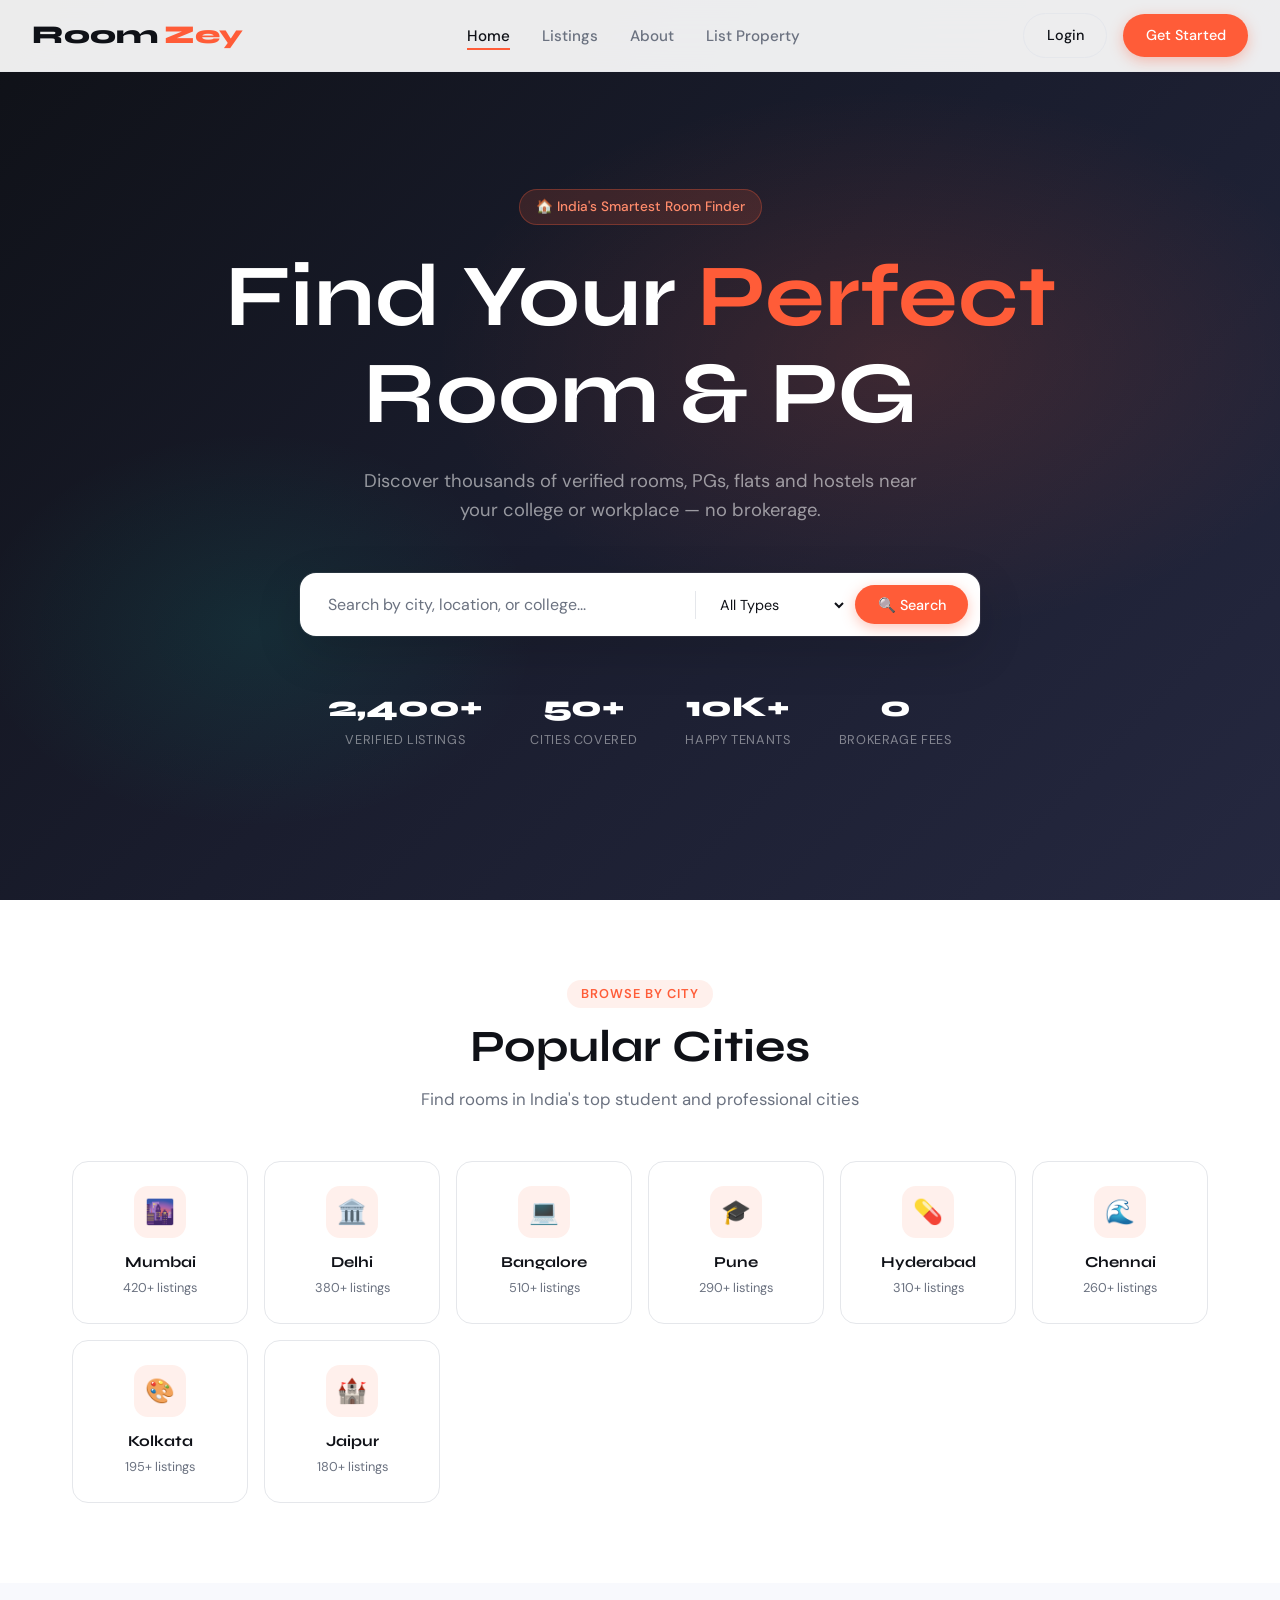
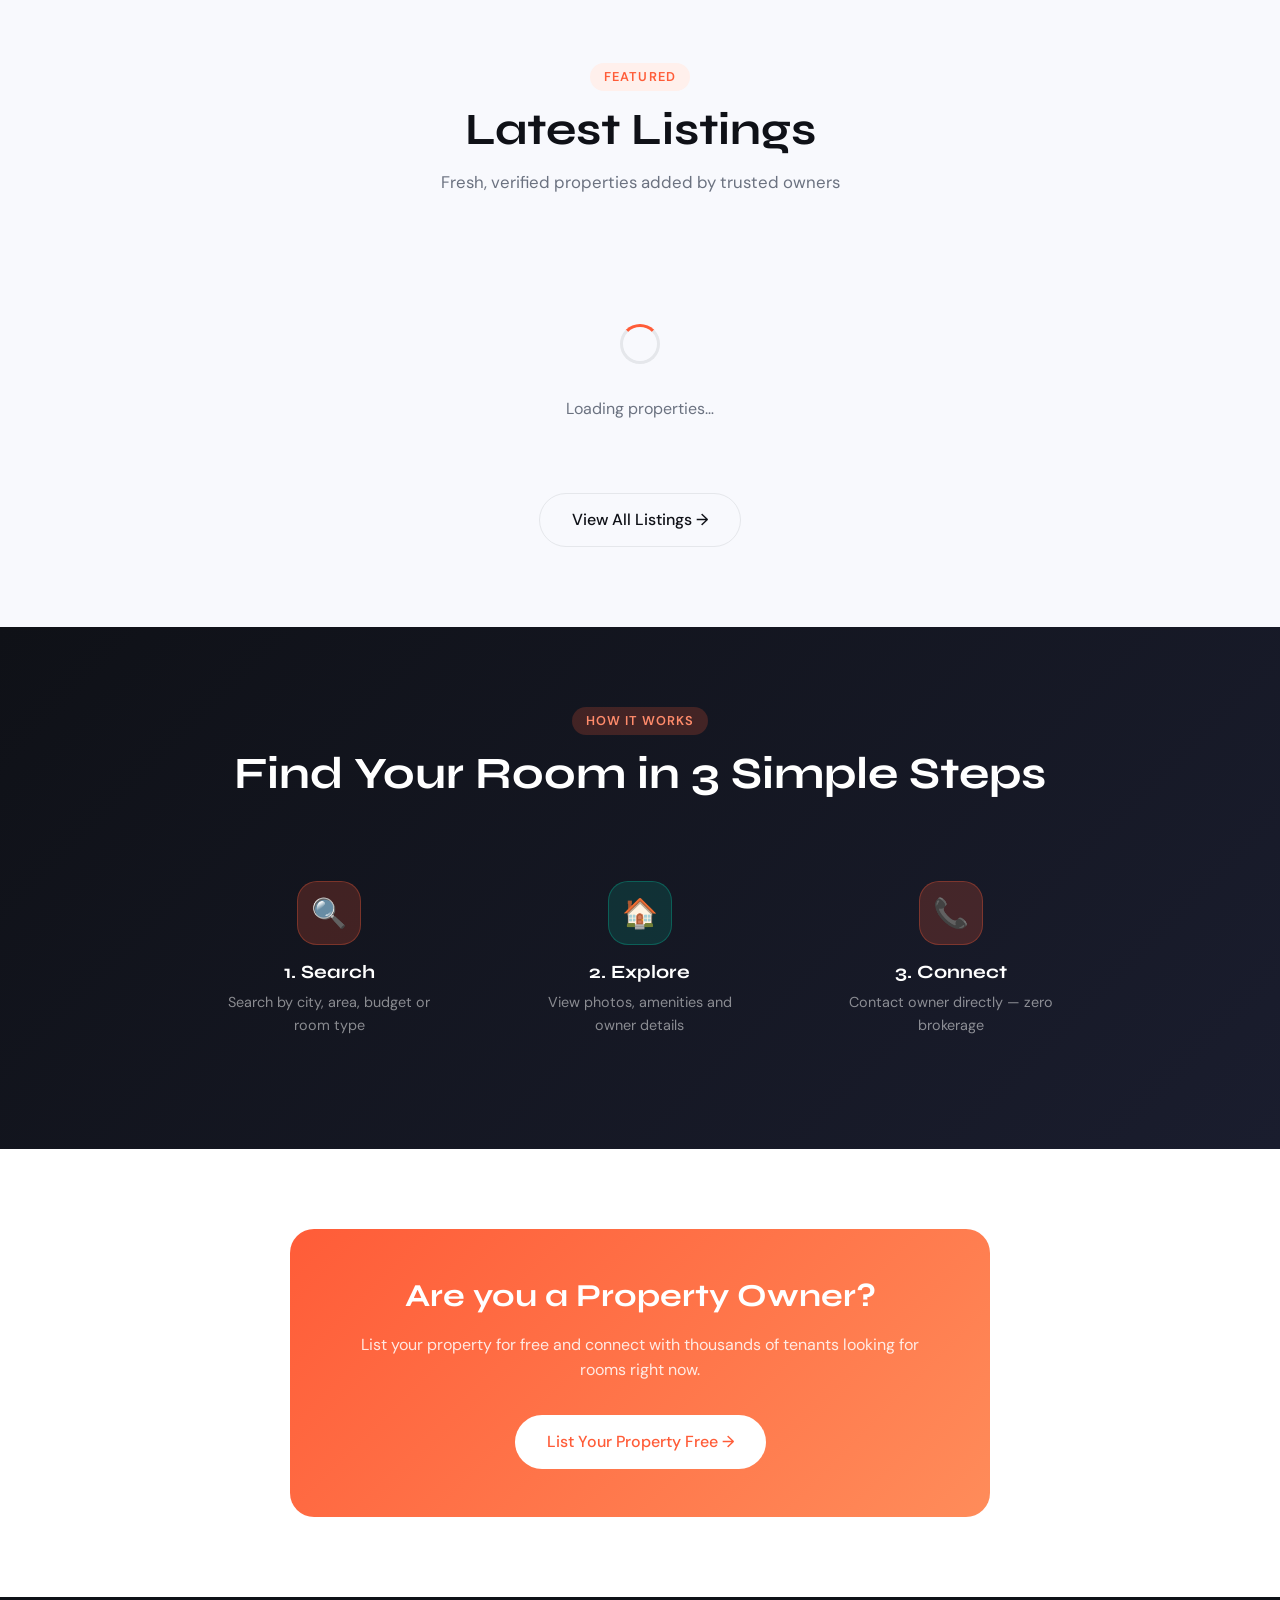
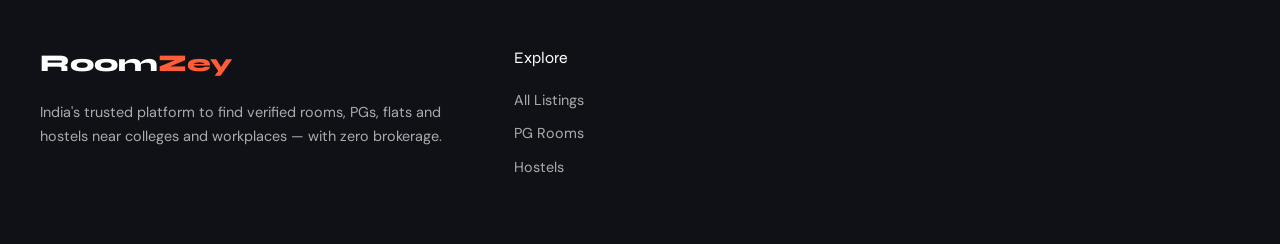
==== frontend/index.html @ 1167b193 "feat(frontend): build featured properties grid container" ====
<!DOCTYPE html>
<html lang="en">

<head>
  <meta charset="UTF-8">
  <meta name="viewport" content="width=device-width, initial-scale=1.0">
  <title>RoomZey – Find Your Perfect Room, PG & Hostel</title>
  <link rel="preconnect" href="https://fonts.googleapis.com">
  <link rel="preconnect" href="https://fonts.gstatic.com" crossorigin>
  <link
    href="https://fonts.googleapis.com/css2?family=Syne:wght@400;600;700;800&family=DM+Sans:ital,wght@0,300;0,400;0,500;1,400&display=swap"
    rel="stylesheet">
  <link rel="stylesheet" href="../static/css/main.css">
</head>

<body>

  <!-- NAVBAR -->
  <nav class="navbar">
    <a href="index.html" class="nav-brand">Room<span>Zey</span></a>
    <ul class="nav-links">
      <li><a href="index.html" class="active">Home</a></li>
      <li><a href="property-list.html">Listings</a></li>
      <li><a href="about.html">About</a></li>
      <li><a href="add-property.html">List Property</a></li>
    </ul>
    <div class="nav-actions">
      <a href="login.html" class="btn btn-outline">Login</a>
      <a href="register.html" class="btn btn-primary">Get Started</a>
    </div>
    <div class="hamburger" id="hamburger">
      <span></span><span></span><span></span>
    </div>
  </nav>

  <!-- HERO -->
  <section class="hero" id="hero">
    <div class="hero-badge">🏠 India's Smartest Room Finder</div>
    <h1 class="hero-title">Find Your <em>Perfect</em><br>Room & PG</h1>
    <p class="hero-subtitle">Discover thousands of verified rooms, PGs, flats and hostels near your college or workplace
      — no brokerage.</p>

    <div class="hero-search-box">
      <input type="text" class="search-input" id="heroSearch" placeholder="Search by city, location, or college..."
        autocomplete="off">
      <div class="search-divider"></div>
      <select class="search-select" id="heroType">
        <option value="">All Types</option>
        <option value="pg">PG</option>
        <option value="single">Single Room</option>
        <option value="double">Double Sharing</option>
        <option value="flat_1bhk">1 BHK Flat</option>
        <option value="flat_2bhk">2 BHK Flat</option>
        <option value="hostel">Hostel</option>
      </select>
      <button class="btn btn-primary" onclick="doSearch()">
        🔍 Search
      </button>
    </div>

    <div class="hero-stats">
      <div class="stat">
        <div class="stat-num" id="totalProps">2,400+</div>
        <div class="stat-label">Verified Listings</div>
      </div>
      <div class="stat">
        <div class="stat-num">50+</div>
        <div class="stat-label">Cities Covered</div>
      </div>
      <div class="stat">
        <div class="stat-num">10K+</div>
        <div class="stat-label">Happy Tenants</div>
      </div>
      <div class="stat">
        <div class="stat-num">0</div>
        <div class="stat-label">Brokerage Fees</div>
      </div>
    </div>
  </section>

  <!-- POPULAR CITIES -->
  <section class="section" style="background:white">
    <div class="section-header">
      <span class="section-tag">Browse by City</span>
      <h2 class="section-title">Popular Cities</h2>
      <p class="section-subtitle">Find rooms in India's top student and professional cities</p>
    </div>
    <div class="cities-grid container">
      <div class="city-card" onclick="searchCity('Mumbai')">
        <div class="city-icon">🌆</div>
        <div class="city-name">Mumbai</div>
        <div class="city-count">420+ listings</div>
      </div>
      <div class="city-card" onclick="searchCity('Delhi')">
        <div class="city-icon">🏛️</div>
        <div class="city-name">Delhi</div>
        <div class="city-count">380+ listings</div>
      </div>
      <div class="city-card" onclick="searchCity('Bangalore')">
        <div class="city-icon">💻</div>
        <div class="city-name">Bangalore</div>
        <div class="city-count">510+ listings</div>
      </div>
      <div class="city-card" onclick="searchCity('Pune')">
        <div class="city-icon">🎓</div>
        <div class="city-name">Pune</div>
        <div class="city-count">290+ listings</div>
      </div>
      <div class="city-card" onclick="searchCity('Hyderabad')">
        <div class="city-icon">💊</div>
        <div class="city-name">Hyderabad</div>
        <div class="city-count">310+ listings</div>
      </div>
      <div class="city-card" onclick="searchCity('Chennai')">
        <div class="city-icon">🌊</div>
        <div class="city-name">Chennai</div>
        <div class="city-count">260+ listings</div>
      </div>
      <div class="city-card" onclick="searchCity('Kolkata')">
        <div class="city-icon">🎨</div>
        <div class="city-name">Kolkata</div>
        <div class="city-count">195+ listings</div>
      </div>
      <div class="city-card" onclick="searchCity('Jaipur')">
        <div class="city-icon">🏰</div>
        <div class="city-name">Jaipur</div>
        <div class="city-count">180+ listings</div>
      </div>
    </div>
  </section>

  <!-- FEATURED LISTINGS -->
  <section class="section">
    <div class="section-header">
      <span class="section-tag">Featured</span>
      <h2 class="section-title">Latest Listings</h2>
      <p class="section-subtitle">Fresh, verified properties added by trusted owners</p>
    </div>
    <div class="properties-grid container" id="featuredGrid">
      <!-- Loaded via JS -->
      <div style="grid-column:1/-1; text-align:center; padding:3rem">
        <div class="spinner"></div>
        <p style="color:var(--mid); margin-top:1rem">Loading properties…</p>
      </div>
    </div>
    <div class="text-center mt-3">
      <a href="property-list.html" class="btn btn-outline" style="font-size:1rem; padding:0.8rem 2rem">View All Listings
        →</a>
    </div>
  </section>

  <!-- HOW IT WORKS -->
  <section class="section" style="background: linear-gradient(135deg, var(--dark) 0%, var(--dark-2) 100%)">
    <div class="section-header">
      <span class="section-tag" style="background:rgba(255,92,56,0.2);color:#FF8B6B">How It Works</span>
      <h2 class="section-title" style="color:white">Find Your Room in 3 Simple Steps</h2>
    </div>
    <div
      style="display:grid; grid-template-columns: repeat(auto-fit, minmax(240px,1fr)); gap:2rem; max-width:900px; margin:0 auto">
      <div style="text-align:center; padding:2rem">
        <div
          style="width:64px;height:64px;border-radius:20px;background:rgba(255,92,56,0.2);border:1px solid rgba(255,92,56,0.3);display:flex;align-items:center;justify-content:center;font-size:1.8rem;margin:0 auto 1rem">
          🔍</div>
        <h3 style="color:white;margin-bottom:0.5rem">1. Search</h3>
        <p style="color:rgba(255,255,255,0.5); font-size:0.9rem">Search by city, area, budget or room type</p>
      </div>
      <div style="text-align:center; padding:2rem">
        <div
          style="width:64px;height:64px;border-radius:20px;background:rgba(0,201,167,0.15);border:1px solid rgba(0,201,167,0.3);display:flex;align-items:center;justify-content:center;font-size:1.8rem;margin:0 auto 1rem">
          🏠</div>
        <h3 style="color:white;margin-bottom:0.5rem">2. Explore</h3>
        <p style="color:rgba(255,255,255,0.5); font-size:0.9rem">View photos, amenities and owner details</p>
      </div>
      <div style="text-align:center; padding:2rem">
        <div
          style="width:64px;height:64px;border-radius:20px;background:rgba(255,92,56,0.2);border:1px solid rgba(255,92,56,0.3);display:flex;align-items:center;justify-content:center;font-size:1.8rem;margin:0 auto 1rem">
          📞</div>
        <h3 style="color:white;margin-bottom:0.5rem">3. Connect</h3>
        <p style="color:rgba(255,255,255,0.5); font-size:0.9rem">Contact owner directly — zero brokerage</p>
      </div>
    </div>
  </section>

  <!-- CTA BANNER -->
  <section class="section" style="background:white">
    <div
      style="max-width:700px; margin:0 auto; text-align:center; background:linear-gradient(135deg,var(--brand) 0%,#FF8C5A 100%); border-radius:24px; padding:3rem; color:white">
      <h2 style="font-size:2rem; margin-bottom:1rem">Are you a Property Owner?</h2>
      <p style="opacity:0.85; margin-bottom:2rem">List your property for free and connect with thousands of tenants
        looking for rooms right now.</p>
      <a href="add-property.html" class="btn"
        style="background:white;color:var(--brand);font-size:1rem;padding:0.9rem 2rem">List Your Property Free →</a>
    </div>
  </section>

  <!-- FOOTER -->
  <footer>
    <div class="footer-grid">
      <div>
        <div class="footer-brand">Room<span>Zey</span></div>
        <p class="footer-desc">India's trusted platform to find verified rooms, PGs, flats and hostels near colleges and
          workplaces — with zero brokerage.</p>
      </div>
      <div>
        <div class="footer-heading">Explore</div>
        <ul class="footer-links">
          <li><a href="property-list.html">All Listings</a></li>
          <li><a href="property-list.html?room_type=pg">PG Rooms</a></li>
          <li><a href="property-list.html?room_type=hostel">Hostels</a></li>
---- static/css/main.css ----
/* ===== RoomDekho – Design System ===== */
@import url('https://fonts.googleapis.com/css2?family=Syne:wght@400;600;700;800&family=DM+Sans:ital,wght@0,300;0,400;0,500;1,400&display=swap');

:root {
  --brand: #FF5C38;
  --brand-dark: #E04020;
  --brand-light: #FFF0EC;
  --accent: #00C9A7;
  --dark: #0F1117;
  --dark-2: #1A1D2E;
  --dark-3: #252840;
  --mid: #6B7280;
  --light: #F8F9FD;
  --white: #FFFFFF;
  --border: #E5E7EB;
  --shadow-sm: 0 2px 8px rgba(0,0,0,0.06);
  --shadow-md: 0 8px 32px rgba(0,0,0,0.10);
  --shadow-lg: 0 16px 48px rgba(0,0,0,0.14);
  --radius: 16px;
  --radius-sm: 8px;
  --transition: all 0.25s cubic-bezier(0.4,0,0.2,1);
}

*, *::before, *::after { box-sizing: border-box; margin: 0; padding: 0; }

body {
  font-family: 'DM Sans', sans-serif;
  background: var(--light);
  color: var(--dark);
  line-height: 1.6;
  overflow-x: hidden;
}

h1,h2,h3,h4,h5,h6 { font-family: 'Syne', sans-serif; font-weight: 700; line-height: 1.2; }

a { text-decoration: none; color: inherit; transition: var(--transition); }

img { max-width: 100%; display: block; }

/* ===== NAVBAR ===== */
.navbar {
  position: fixed; top: 0; left: 0; right: 0; z-index: 1000;
  padding: 0 2rem;
  height: 72px;
  display: flex; align-items: center; justify-content: space-between;
  background: rgba(255,255,255,0.92);
  backdrop-filter: blur(20px);
  border-bottom: 1px solid rgba(229,231,235,0.6);
  transition: var(--transition);
}

.navbar.scrolled { box-shadow: var(--shadow-md); }

.nav-brand {
  font-family: 'Syne', sans-serif;
  font-size: 1.6rem;
  font-weight: 800;
  color: var(--dark);
  display: flex; align-items: center; gap: 6px;
}

.nav-brand span { color: var(--brand); }

.nav-links {
  display: flex; align-items: center; gap: 2rem;
  list-style: none;
}

.nav-links a {
  font-weight: 500; font-size: 0.95rem;
  color: var(--mid);
  position: relative;
}

.nav-links a:hover, .nav-links a.active { color: var(--dark); }

.nav-links a::after {
  content: ''; position: absolute; bottom: -4px; left: 0; right: 0;
  height: 2px; background: var(--brand);
  transform: scaleX(0); transform-origin: left;
  transition: var(--transition);
}
.nav-links a:hover::after, .nav-links a.active::after { transform: scaleX(1); }

.nav-actions { display: flex; align-items: center; gap: 1rem; flex-wrap: nowrap; }

.btn {
  display: inline-flex; align-items: center; gap: 8px;
  padding: 0.65rem 1.4rem;
  border-radius: 50px;
  font-family: 'DM Sans', sans-serif;
  font-weight: 500; font-size: 0.9rem;
  border: none; cursor: pointer;
  transition: var(--transition);
}

.btn-primary {
  background: var(--brand); color: white;
  box-shadow: 0 4px 14px rgba(255,92,56,0.35);
}
.btn-primary:hover { background: var(--brand-dark); transform: translateY(-1px); box-shadow: 0 6px 20px rgba(255,92,56,0.45); }

.btn-outline {
  background: transparent; color: var(--dark);
  border: 1.5px solid var(--border);
}
.btn-outline:hover { border-color: var(--brand); color: var(--brand); }

.btn-ghost { background: transparent; color: var(--mid); }
.btn-ghost:hover { color: var(--brand); background: var(--brand-light); }

/* Hamburger */
.hamburger { display: none; flex-direction: column; gap: 5px; cursor: pointer; padding: 4px; }
.hamburger span { width: 24px; height: 2px; background: var(--dark); border-radius: 2px; transition: var(--transition); }

/* ===== HERO ===== */
.hero {
  min-height: 100vh;
  background: linear-gradient(135deg, #0F1117 0%, #1A1D2E 50%, #252840 100%);
  display: flex; flex-direction: column; align-items: center; justify-content: center;
  padding: 120px 2rem 80px;
  position: relative; overflow: hidden;
}

.hero::before {
  content: '';
  position: absolute; inset: 0;
  background:
    radial-gradient(ellipse 60% 50% at 70% 40%, rgba(255,92,56,0.15) 0%, transparent 60%),
    radial-gradient(ellipse 40% 40% at 20% 70%, rgba(0,201,167,0.1) 0%, transparent 55%);
}

.hero-badge {
  display: inline-flex; align-items: center; gap: 8px;
  background: rgba(255,92,56,0.15);
  border: 1px solid rgba(255,92,56,0.3);
  color: #FF8B6B;
  padding: 6px 16px; border-radius: 50px;
  font-size: 0.85rem; font-weight: 500;
  margin-bottom: 1.5rem;
  animation: fadeInUp 0.6s ease both;
}

.hero-title {
  font-size: clamp(2.8rem, 7vw, 5.5rem);
  color: white; text-align: center;
  line-height: 1.1; margin-bottom: 1.5rem;
  position: relative; z-index: 1;
  animation: fadeInUp 0.6s ease 0.1s both;
}

.hero-title em { color: var(--brand); font-style: normal; }

.hero-subtitle {
  color: rgba(255,255,255,0.55); font-size: 1.15rem;
  text-align: center; max-width: 560px;
  margin-bottom: 3rem; position: relative; z-index: 1;
  animation: fadeInUp 0.6s ease 0.2s both;
}

.hero-search-box {
  background: white; border-radius: var(--radius);
  padding: 0.75rem;
  display: flex; align-items: center; gap: 0.5rem;
  width: 100%; max-width: 680px;
  box-shadow: var(--shadow-lg), 0 0 0 1px rgba(255,255,255,0.08);
  position: relative; z-index: 1;
  animation: fadeInUp 0.6s ease 0.3s both;
}

.search-input {
  flex: 1; border: none; outline: none;
  font-family: 'DM Sans', sans-serif;
  font-size: 1rem; color: var(--dark);
  padding: 0.5rem 1rem;
  background: transparent;
}
.search-input::placeholder { color: var(--mid); }

.search-divider { width: 1px; height: 28px; background: var(--border); }

.search-select {
  border: none; outline: none; background: transparent;
  font-family: 'DM Sans', sans-serif;
  font-size: 0.9rem; color: var(--dark);
  padding: 0.5rem 0.75rem; cursor: pointer; min-width: 130px;
}

.hero-stats {
  display: flex; gap: 3rem; margin-top: 3rem;
  position: relative; z-index: 1;
  animation: fadeInUp 0.6s ease 0.4s both;
}

.stat { text-align: center; }
.stat-num { font-family: 'Syne', sans-serif; font-size: 1.8rem; font-weight: 800; color: white; }
.stat-label { font-size: 0.8rem; color: rgba(255,255,255,0.45); text-transform: uppercase; letter-spacing: 0.05em; }

/* ===== SECTION ===== */
.section { padding: 80px 2rem; }
.section-header { text-align: center; margin-bottom: 3rem; }
.section-tag {
  display: inline-block; background: var(--brand-light); color: var(--brand);
  font-size: 0.8rem; font-weight: 600; text-transform: uppercase; letter-spacing: 0.08em;
  padding: 4px 14px; border-radius: 50px; margin-bottom: 0.75rem;
}
.section-title { font-size: clamp(1.8rem, 4vw, 2.8rem); color: var(--dark); margin-bottom: 0.75rem; }
.section-subtitle { color: var(--mid); font-size: 1.05rem; max-width: 520px; margin: 0 auto; }

/* ===== PROPERTY CARDS ===== */
.properties-grid {
  display: grid;
  grid-template-columns: repeat(auto-fill, minmax(320px, 1fr));
  gap: 1.5rem;
  max-width: 1200px; margin: 0 auto;
}

.property-card {
  background: white; border-radius: var(--radius);
  overflow: hidden;
  box-shadow: var(--shadow-sm);
  border: 1px solid var(--border);
  transition: var(--transition);
  cursor: pointer;
}
.property-card:hover { transform: translateY(-6px); box-shadow: var(--shadow-lg); border-color: transparent; }

.card-image {
  position: relative; height: 210px; overflow: hidden;
  background: linear-gradient(135deg, #f0f0f0 0%, #e8e8e8 100%);
}
.card-image img { width: 100%; height: 100%; object-fit: cover; transition: transform 0.5s ease; }
.property-card:hover .card-image img { transform: scale(1.06); }

.card-badge {
  position: absolute; top: 12px; left: 12px;
  background: var(--brand); color: white;
  font-size: 0.75rem; font-weight: 600;
  padding: 4px 10px; border-radius: 50px;
  text-transform: uppercase; letter-spacing: 0.04em;
}

.card-fav {
  position: absolute; top: 12px; right: 12px;
  width: 36px; height: 36px; border-radius: 50%;
  background: rgba(255,255,255,0.9); border: none;
  display: flex; align-items: center; justify-content: center;
  cursor: pointer; transition: var(--transition); font-size: 1rem;
}
.card-fav:hover { background: white; transform: scale(1.1); }
.card-fav.active { color: #e74c3c; }

.card-body { padding: 1.25rem; }

.card-price {
  font-family: 'Syne', sans-serif;
  font-size: 1.4rem; font-weight: 800; color: var(--brand);
  margin-bottom: 0.5rem;
}
.card-price span { font-size: 0.8rem; color: var(--mid); font-family: 'DM Sans', sans-serif; font-weight: 400; }

.card-title { font-size: 1rem; font-weight: 600; color: var(--dark); margin-bottom: 0.4rem; white-space: nowrap; overflow: hidden; text-overflow: ellipsis; }
.card-location { font-size: 0.85rem; color: var(--mid); display: flex; align-items: center; gap: 4px; margin-bottom: 0.75rem; }

.card-tags { display: flex; flex-wrap: wrap; gap: 6px; margin-bottom: 0.75rem; }
.tag {
  font-size: 0.75rem; color: var(--mid);
  background: var(--light); border: 1px solid var(--border);
  padding: 3px 10px; border-radius: 50px;
}

.card-footer { display: flex; justify-content: space-between; align-items: center; padding-top: 0.75rem; border-top: 1px solid var(--border); }
.card-rating { display: flex; align-items: center; gap: 4px; font-size: 0.85rem; font-weight: 600; color: var(--dark); }
.stars { color: #F59E0B; letter-spacing: -2px; }
.card-owner { font-size: 0.8rem; color: var(--mid); }

/* ===== CITIES ===== */
.cities-grid {
  display: grid;
  grid-template-columns: repeat(auto-fill, minmax(160px, 1fr));
  gap: 1rem;
  max-width: 1000px; margin: 0 auto;
}

.city-card {
  background: white; border-radius: var(--radius);
  padding: 1.5rem 1rem; text-align: center;
  border: 1.5px solid var(--border);
  transition: var(--transition); cursor: pointer;
}
.city-card:hover { border-color: var(--brand); transform: translateY(-4px); box-shadow: var(--shadow-md); }
.city-card:hover .city-icon { background: var(--brand); color: white; }

.city-icon {
  width: 52px; height: 52px; border-radius: 14px;
  background: var(--brand-light); color: var(--brand);
  display: flex; align-items: center; justify-content: center;
  font-size: 1.5rem; margin: 0 auto 0.75rem;
  transition: var(--transition);
}
.city-name { font-family: 'Syne', sans-serif; font-weight: 700; font-size: 0.95rem; margin-bottom: 0.25rem; }
.city-count { font-size: 0.8rem; color: var(--mid); }

/* ===== FILTERS SIDEBAR ===== */
.page-layout {
  max-width: 1200px; margin: 0 auto;
  display: grid; grid-template-columns: 280px 1fr; gap: 2rem;
  padding: 2rem;
}

.filters-panel {
  background: white; border-radius: var(--radius);
  padding: 1.5rem;
  border: 1px solid var(--border);
  height: fit-content; position: sticky; top: 88px;
}
.filters-title { font-size: 1.1rem; margin-bottom: 1.5rem; display: flex; justify-content: space-between; align-items: center; }
.filter-group { margin-bottom: 1.5rem; }
.filter-label { font-size: 0.8rem; font-weight: 600; text-transform: uppercase; letter-spacing: 0.05em; color: var(--mid); margin-bottom: 0.75rem; display: block; }

.filter-options { display: flex; flex-direction: column; gap: 8px; }
.filter-option { display: flex; align-items: center; gap: 10px; cursor: pointer; font-size: 0.9rem; }
.filter-option input[type="checkbox"], .filter-option input[type="radio"] { accent-color: var(--brand); width: 16px; height: 16px; }

.price-range { display: flex; flex-direction: column; gap: 0.75rem; }
.range-inputs { display: flex; gap: 0.5rem; }
.range-input {
  flex: 1; padding: 8px 12px; border: 1.5px solid var(--border);
  border-radius: var(--radius-sm); font-size: 0.85rem;
  font-family: 'DM Sans', sans-serif; outline: none;
  transition: var(--transition);
}
.range-input:focus { border-color: var(--brand); }

/* ===== FORMS ===== */
.form-page {
  min-height: 100vh; display: flex; align-items: center; justify-content: center;
  padding: 100px 2rem 4rem;
  background: linear-gradient(135deg, var(--light) 0%, #EEF2FF 100%);
}

.form-card {
  background: white; border-radius: 24px;
  padding: 2.5rem; width: 100%; max-width: 480px;
  box-shadow: var(--shadow-lg);
  border: 1px solid var(--border);
}

.form-title { font-size: 2rem; margin-bottom: 0.5rem; }
.form-subtitle { color: var(--mid); margin-bottom: 2rem; }

.form-group { margin-bottom: 1.25rem; }
.form-label { display: block; font-size: 0.85rem; font-weight: 600; color: var(--dark); margin-bottom: 6px; }

.form-input, .form-select, .form-textarea {
  width: 100%; padding: 0.8rem 1rem;
  border: 1.5px solid var(--border); border-radius: var(--radius-sm);
  font-family: 'DM Sans', sans-serif; font-size: 0.95rem;
  color: var(--dark); outline: none;
  transition: var(--transition); background: var(--light);
}
.form-input:focus, .form-select:focus, .form-textarea:focus {
  border-color: var(--brand); background: white;
  box-shadow: 0 0 0 3px rgba(255,92,56,0.12);
}
.form-textarea { resize: vertical; min-height: 120px; }

.form-row { display: grid; grid-template-columns: 1fr 1fr; gap: 1rem; }

.user-type-select { display: grid; grid-template-columns: 1fr 1fr; gap: 0.75rem; margin-bottom: 1.25rem; }
.type-option { position: relative; }
.type-option input { position: absolute; opacity: 0; }
.type-label {
  display: flex; flex-direction: column; align-items: center; gap: 6px;
  padding: 1rem; border: 1.5px solid var(--border); border-radius: var(--radius-sm);
  cursor: pointer; transition: var(--transition);
  font-size: 0.9rem; font-weight: 500; text-align: center;
}
.type-icon { font-size: 1.5rem; }
.type-option input:checked + .type-label { border-color: var(--brand); background: var(--brand-light); color: var(--brand); }

.form-divider { text-align: center; color: var(--mid); font-size: 0.85rem; margin: 1.25rem 0; position: relative; }
.form-divider::before { content: ''; position: absolute; top: 50%; left: 0; right: 0; height: 1px; background: var(--border); }
.form-divider span { background: white; padding: 0 1rem; position: relative; }

.btn-full { width: 100%; justify-content: center; padding: 0.9rem; font-size: 1rem; border-radius: var(--radius-sm); }

/* ===== PROPERTY DETAILS ===== */
.property-gallery { display: grid; grid-template-columns: 2fr 1fr; gap: 8px; border-radius: var(--radius); overflow: hidden; height: 460px; }
.gallery-main { overflow: hidden; }
.gallery-main img { width: 100%; height: 100%; object-fit: cover; transition: transform 0.5s; }
.gallery-main img:hover { transform: scale(1.03); }
.gallery-side { display: grid; grid-template-columns: 1fr 1fr; grid-template-rows: 1fr 1fr; gap: 8px; }
.gallery-side img { width: 100%; height: 100%; object-fit: cover; transition: transform 0.5s; }
.gallery-side img:hover { transform: scale(1.03); }

.detail-layout { display: grid; grid-template-columns: 1fr 350px; gap: 2rem; max-width: 1100px; margin: 0 auto; padding: 2rem; }

.amenity-grid { display: grid; grid-template-columns: repeat(auto-fill, minmax(130px, 1fr)); gap: 0.75rem; }
.amenity-item {
  display: flex; flex-direction: column; align-items: center; gap: 6px;
  padding: 1rem; border-radius: var(--radius-sm); border: 1px solid var(--border);
  font-size: 0.8rem; text-align: center;
}
.amenity-item.active { background: var(--brand-light); border-color: rgba(255,92,56,0.25); color: var(--brand); }
.amenity-icon { font-size: 1.4rem; }

.contact-card {
  background: white; border-radius: var(--radius);
  padding: 1.5rem; border: 1px solid var(--border);
  box-shadow: var(--shadow-sm); position: sticky; top: 88px;
}

/* ===== REVIEWS ===== */
.review-card {
  background: white; border-radius: var(--radius-sm);
  padding: 1.25rem; border: 1px solid var(--border);
  margin-bottom: 1rem;
}
.review-header { display: flex; justify-content: space-between; align-items: flex-start; margin-bottom: 0.75rem; }
.reviewer-info { display: flex; align-items: center; gap: 10px; }
.reviewer-avatar {
  width: 40px; height: 40px; border-radius: 50%;
  background: var(--brand-light); color: var(--brand);
  display: flex; align-items: center; justify-content: center;
  font-family: 'Syne', sans-serif; font-weight: 700;
}

/* ===== ADD PROPERTY ===== */
.add-property-page { padding: 100px 2rem 4rem; max-width: 800px; margin: 0 auto; }
.add-property-card { background: white; border-radius: 24px; padding: 2.5rem; box-shadow: var(--shadow-md); border: 1px solid var(--border); }

.amenities-grid { display: grid; grid-template-columns: repeat(auto-fill, minmax(130px, 1fr)); gap: 0.75rem; }
.amenity-toggle { position: relative; }
.amenity-toggle input { position: absolute; opacity: 0; }
.amenity-toggle-label {
  display: flex; flex-direction: column; align-items: center; gap: 6px;
  padding: 1rem; border: 1.5px solid var(--border); border-radius: var(--radius-sm);
  cursor: pointer; transition: var(--transition); font-size: 0.85rem; text-align: center;
}
.amenity-toggle input:checked + .amenity-toggle-label { border-color: var(--accent); background: rgba(0,201,167,0.08); color: var(--accent); }

.image-upload-zone {
  border: 2px dashed var(--border); border-radius: var(--radius-sm);
  padding: 2rem; text-align: center; cursor: pointer; transition: var(--transition);
}
.image-upload-zone:hover { border-color: var(--brand); background: var(--brand-light); }
.image-preview-grid { display: grid; grid-template-columns: repeat(auto-fill, minmax(100px, 1fr)); gap: 8px; margin-top: 1rem; }
.preview-item { position: relative; border-radius: 8px; overflow: hidden; aspect-ratio: 1; }
.preview-item img { width: 100%; height: 100%; object-fit: cover; }
.preview-remove {
  position: absolute; top: 4px; right: 4px; width: 22px; height: 22px; border-radius: 50%;
  background: rgba(0,0,0,0.7); color: white; border: none; cursor: pointer;
  font-size: 0.75rem; display: flex; align-items: center; justify-content: center;
}

/* ===== STEPS ===== */
.steps-bar { display: flex; gap: 0; margin-bottom: 2rem; }
.step { flex: 1; display: flex; align-items: center; }
.step-dot { width: 32px; height: 32px; border-radius: 50%; border: 2px solid var(--border); background: white; display: flex; align-items: center; justify-content: center; font-size: 0.85rem; font-weight: 700; flex-shrink: 0; transition: var(--transition); }
.step-line { flex: 1; height: 2px; background: var(--border); }
.step.active .step-dot { border-color: var(--brand); background: var(--brand); color: white; }
.step.done .step-dot { border-color: var(--accent); background: var(--accent); color: white; }
.step.done .step-line, .step.active .step-line { background: var(--brand); }

/* ===== ALERTS ===== */
.alert { padding: 1rem 1.25rem; border-radius: var(--radius-sm); margin-bottom: 1rem; font-size: 0.9rem; }
.alert-success { background: rgba(0,201,167,0.1); border: 1px solid rgba(0,201,167,0.3); color: #007A65; }
.alert-error { background: rgba(239,68,68,0.1); border: 1px solid rgba(239,68,68,0.3); color: #DC2626; }
.alert-info { background: rgba(59,130,246,0.1); border: 1px solid rgba(59,130,246,0.3); color: #1D4ED8; }

/* ===== TOAST ===== */
#toast-container { position: fixed; bottom: 2rem; right: 2rem; z-index: 9999; display: flex; flex-direction: column; gap: 0.75rem; }
.toast {
  background: var(--dark-2); color: white; padding: 0.9rem 1.25rem;
  border-radius: var(--radius-sm); font-size: 0.9rem;
  box-shadow: var(--shadow-lg); min-width: 280px;
  display: flex; align-items: center; gap: 10px;
  animation: slideInRight 0.3s ease;
  border-left: 4px solid var(--brand);
}
.toast.success { border-left-color: var(--accent); }
.toast.error { border-left-color: #EF4444; }

/* ===== FOOTER ===== */
footer {
  background: var(--dark); color: rgba(255,255,255,0.65);
  padding: 3rem 2rem 2rem;
}
.footer-grid { display: grid; grid-template-columns: 2fr 1fr 1fr 1fr; gap: 2rem; max-width: 1200px; margin: 0 auto; margin-bottom: 2rem; }
.footer-brand { font-family: 'Syne', sans-serif; font-size: 1.5rem; font-weight: 800; color: white; margin-bottom: 1rem; }
.footer-brand span { color: var(--brand); }
.footer-desc { font-size: 0.9rem; line-height: 1.7; }
.footer-heading { font-family: 'Syne', sans-serif; color: white; font-size: 1rem; margin-bottom: 1rem; }
.footer-links { list-style: none; display: flex; flex-direction: column; gap: 0.5rem; }
.footer-links a { font-size: 0.9rem; transition: var(--transition); }
.footer-links a:hover { color: var(--brand); }
.footer-bottom { text-align: center; padding-top: 2rem; border-top: 1px solid rgba(255,255,255,0.1); font-size: 0.85rem; }

/* ===== LOADING ===== */
.spinner { width: 40px; height: 40px; border: 3px solid var(--border); border-top-color: var(--brand); border-radius: 50%; animation: spin 0.8s linear infinite; margin: 2rem auto; }
.loading-overlay { position: fixed; inset: 0; background: rgba(255,255,255,0.85); display: flex; align-items: center; justify-content: center; z-index: 9000; }

/* ===== EMPTY STATE ===== */
.empty-state { text-align: center; padding: 4rem 2rem; color: var(--mid); }
.empty-icon { font-size: 4rem; margin-bottom: 1rem; opacity: 0.5; }
.empty-title { font-size: 1.2rem; font-weight: 600; color: var(--dark); margin-bottom: 0.5rem; }

/* ===== MODAL ===== */
.modal-overlay {
  position: fixed; inset: 0; background: rgba(0,0,0,0.6);
  display: none; align-items: center; justify-content: center; z-index: 5000;
  backdrop-filter: blur(4px);
  padding: 1rem;
}
.modal-overlay.open { display: flex; }
.modal {
  background: white; border-radius: 24px;
  width: 100%; max-width: 500px; max-height: 90vh; overflow-y: auto;
  padding: 2rem; position: relative;
  animation: scaleIn 0.3s ease;
}
.modal-close { position: absolute; top: 1.25rem; right: 1.25rem; width: 32px; height: 32px; border-radius: 50%; background: var(--light); border: none; cursor: pointer; font-size: 1.1rem; display: flex; align-items: center; justify-content: center; transition: var(--transition); }
.modal-close:hover { background: var(--border); }

/* ===== DASHBOARD ===== */
.dashboard-page { padding: 100px 2rem 4rem; max-width: 1100px; margin: 0 auto; }
.dashboard-header { margin-bottom: 2rem; }
.stats-grid { display: grid; grid-template-columns: repeat(auto-fit, minmax(180px, 1fr)); gap: 1rem; margin-bottom: 2rem; }
.stat-card { background: white; border-radius: var(--radius); padding: 1.5rem; border: 1px solid var(--border); }
.stat-card-num { font-family: 'Syne', sans-serif; font-size: 2rem; font-weight: 800; color: var(--brand); }
.stat-card-label { font-size: 0.85rem; color: var(--mid); margin-top: 4px; }

/* ===== UTILITY ===== */
.text-center { text-align: center; }
.text-brand { color: var(--brand); }
.text-muted { color: var(--mid); }
.mt-1 { margin-top: 0.5rem; }
.mt-2 { margin-top: 1rem; }
.mt-3 { margin-top: 1.5rem; }
.mb-1 { margin-bottom: 0.5rem; }
.mb-2 { margin-bottom: 1rem; }
.mb-3 { margin-bottom: 1.5rem; }
.flex { display: flex; }
.flex-center { display: flex; align-items: center; justify-content: center; }
.gap-1 { gap: 0.5rem; }
.gap-2 { gap: 1rem; }
.container { max-width: 1200px; margin: 0 auto; padding: 0 2rem; }

/* ===== PAGINATION ===== */
.pagination { display: flex; justify-content: center; gap: 6px; margin-top: 2.5rem; flex-wrap: wrap; }
.page-btn { width: 40px; height: 40px; border-radius: var(--radius-sm); border: 1.5px solid var(--border); background: white; cursor: pointer; font-family: 'DM Sans', sans-serif; font-size: 0.9rem; transition: var(--transition); }
.page-btn:hover { border-color: var(--brand); color: var(--brand); }
.page-btn.active { background: var(--brand); border-color: var(--brand); color: white; }

/* ===== ANIMATIONS ===== */
@keyframes fadeInUp { from { opacity: 0; transform: translateY(24px); } to { opacity: 1; transform: translateY(0); } }
@keyframes slideInRight { from { opacity: 0; transform: translateX(40px); } to { opacity: 1; transform: translateX(0); } }
@keyframes spin { to { transform: rotate(360deg); } }
@keyframes scaleIn { from { opacity: 0; transform: scale(0.92); } to { opacity: 1; transform: scale(1); } }

.fade-in { animation: fadeInUp 0.5s ease both; }
.fade-in-1 { animation-delay: 0.1s; }
.fade-in-2 { animation-delay: 0.2s; }
.fade-in-3 { animation-delay: 0.3s; }

/* ===== RESPONSIVE ===== */
@media (max-width: 900px) {
  .page-layout { grid-template-columns: 1fr; }
  .filters-panel { position: static; }
  .detail-layout { grid-template-columns: 1fr; }
  .footer-grid { grid-template-columns: 1fr 1fr; }
  .hero-stats { gap: 1.5rem; }
  .property-gallery { grid-template-columns: 1fr; height: auto; }
  .gallery-side { display: none; }
}

@media (max-width: 768px) {
  .nav-links { display: none; flex-direction: column; position: fixed; top: 72px; left: 0; right: 0; background: white; padding: 1.5rem; border-bottom: 1px solid var(--border); box-shadow: var(--shadow-md); }
  .nav-links.open { display: flex; }
  .hamburger { display: flex; }
  .properties-grid { grid-template-columns: 1fr; }
  .form-row { grid-template-columns: 1fr; }
  .footer-grid { grid-template-columns: 1fr; }
  .hero-search-box { flex-direction: column; border-radius: var(--radius-sm); }
  .search-divider { width: 100%; height: 1px; }
  .search-select { width: 100%; }
  .hero-stats { flex-wrap: wrap; justify-content: center; }
  .stats-grid { grid-template-columns: 1fr 1fr; }
}

/* ===== USER MENU DROPDOWN ===== */
.user-menu {
  position: relative;
  display: inline-block;
}

.user-menu-trigger {
  display: flex;
  align-items: center;
  gap: 8px;
  cursor: pointer;
  padding: 6px 12px;
  border-radius: 50px;
  transition: var(--transition);
  border: 1px solid var(--border);
  background: white;
}

.user-menu-trigger:hover {
  background: var(--brand-light);
  border-color: var(--brand);
}

.user-dropdown {
  position: absolute;
  top: 100%;
  right: 0;
  margin-top: 8px;
  width: 220px;
  background: white;
  border: 1px solid var(--border);
  border-radius: var(--radius-sm);
  box-shadow: var(--shadow-md);
  opacity: 0;
  visibility: hidden;
  transform: translateY(10px);
  transition: var(--transition);
  z-index: 1010;
  display: flex;
  flex-direction: column;
  padding: 6px 0;
}

.user-menu.open .user-dropdown,
.user-menu:hover .user-dropdown {
  opacity: 1;
  visibility: visible;
  transform: translateY(0);
}

.user-dropdown-info {
  padding: 10px 16px;
  border-bottom: 1px solid var(--border);
  font-size: 0.85rem;
  background: var(--light);
}

.user-dropdown-name {
  font-weight: 700;
  color: var(--dark);
  white-space: nowrap;
  overflow: hidden;
  text-overflow: ellipsis;
}

.user-dropdown-role {
  font-size: 0.75rem;
  color: var(--mid);
  text-transform: capitalize;
  margin-top: 2px;
}

.user-dropdown-item {
  display: flex;
  align-items: center;
  gap: 8px;
  padding: 10px 16px;
  font-size: 0.9rem;
  color: var(--dark);
  transition: var(--transition);
  cursor: pointer;
}

.user-dropdown-item:hover {
  background: var(--brand-light);
  color: var(--brand);
}

.user-dropdown-item.logout {
  color: #EF4444;
  border-top: 1px solid var(--border);
  margin-top: 4px;
}

.user-dropdown-item.logout:hover {
  background: #FEF2F2;
  color: #EF4444;
}

/* ===== RESPONSIVE DESKTOP NAVBAR BUTTONS HIDING ===== */
@media (max-width: 1024px) {
  .nav-btn-desktop {
    display: none !important;
  }
}

/* ===== LOGIN & REGISTER TABS ===== */
.login-tabs {
  display: flex;
  background: var(--light);
  border-radius: 50px;
  padding: 4px;
  margin-bottom: 1.5rem;
  border: 1px solid var(--border);
}
.login-tab {
  flex: 1;
  border: none;
  background: transparent;
  padding: 10px 16px;
  border-radius: 50px;
  font-family: 'DM Sans', sans-serif;
  font-weight: 600;
  font-size: 0.95rem;
  cursor: pointer;
  color: var(--mid);
  transition: var(--transition);
  display: flex;
  align-items: center;
  justify-content: center;
  gap: 8px;
}
.login-tab:hover {
  color: var(--brand);
}
.login-tab.active {
  background: white;
  color: var(--brand);
  box-shadow: var(--shadow-sm);
}

/* ===== GOOGLE MAPS INTEGRATION ===== */
.map-container {
  width: 100%;
  height: 400px;
  border-radius: var(--radius-sm);
  border: 1.5px solid var(--border);
  overflow: hidden;
  margin-top: 0.5rem;
  transition: var(--transition);
}
.map-container:hover { border-color: var(--brand); }

.map-search-wrapper {
  position: relative;
}
.map-search-wrapper .form-input {
  padding-left: 2.5rem;
}
.map-search-icon {
  position: absolute; left: 12px; top: 50%; transform: translateY(-50%);
  font-size: 1rem; pointer-events: none;
}

.location-btn {
  display: inline-flex; align-items: center; gap: 8px;
  padding: 0.6rem 1.2rem;
  border-radius: 50px;
  font-family: 'DM Sans', sans-serif;
  font-size: 0.85rem; font-weight: 500;
  border: 1.5px solid var(--border);
  background: white; color: var(--dark);
  cursor: pointer; transition: var(--transition);
}
.location-btn:hover {
  border-color: var(--accent); color: var(--accent);
  background: rgba(0,201,167,0.06);
}
.location-btn.loading { opacity: 0.6; pointer-events: none; }

.map-coords-display {
  display: flex; gap: 1rem; margin-top: 0.5rem;
  font-size: 0.8rem; color: var(--mid);
}
.map-coords-display span {
  background: var(--light); padding: 4px 10px;
  border-radius: 50px; border: 1px solid var(--border);
}

/* View Toggle (property-list) */
.view-toggle {
  display: flex; gap: 4px;
  background: var(--light); border-radius: 50px;
  padding: 4px; border: 1px solid var(--border);
}
.view-toggle-btn {
  padding: 6px 16px; border-radius: 50px;
  border: none; background: transparent;
  font-family: 'DM Sans', sans-serif;
  font-size: 0.85rem; font-weight: 500;
  cursor: pointer; transition: var(--transition);
  color: var(--mid);
  display: flex; align-items: center; gap: 6px;
}
.view-toggle-btn:hover { color: var(--dark); }
.view-toggle-btn.active {
  background: white; color: var(--brand);
  box-shadow: var(--shadow-sm);
}

#mapViewContainer {
  width: 100%; height: 550px;
  border-radius: var(--radius);
  overflow: hidden; border: 1px solid var(--border);
  display: none;
}

/* Property details map section */
.detail-map-section {
  background: white; border-radius: var(--radius);
  padding: 1.5rem; border: 1px solid var(--border);
  margin-bottom: 1.5rem;
}
.detail-map-section .map-container { height: 300px; margin-top: 1rem; }
.detail-map-actions {
  display: flex; gap: 0.75rem; margin-top: 1rem; flex-wrap: wrap;
}

.no-location-msg {
  display: flex; align-items: center; gap: 10px;
  padding: 1rem 1.25rem;
  background: var(--light); border-radius: var(--radius-sm);
  border: 1px solid var(--border);
  font-size: 0.9rem; color: var(--mid);
  margin-bottom: 1.5rem;
}

/* Maps InfoWindow styling */
.gm-style .gm-style-iw-c { border-radius: 12px !important; padding: 0 !important; }
.gm-style .gm-style-iw-d { overflow: hidden !important; padding: 0 !important; }
.map-info-window {
  padding: 14px 16px; min-width: 220px; font-family: 'DM Sans', sans-serif;
}
.map-info-window h4 {
  font-family: 'Syne', sans-serif; font-size: 0.95rem;
  margin-bottom: 4px; color: var(--dark);
}
.map-info-window .map-info-price {
  font-family: 'Syne', sans-serif; font-weight: 800;
  color: var(--brand); font-size: 1.1rem; margin-bottom: 6px;
}
.map-info-window .map-info-location {
  font-size: 0.8rem; color: var(--mid); margin-bottom: 8px;
}
.map-info-window a {
  display: inline-block; font-size: 0.8rem; font-weight: 600;
  color: var(--brand); padding: 4px 0;
}
.map-info-window a:hover { text-decoration: underline; }

@media (max-width: 768px) {
  .map-container { height: 280px; }
  #mapViewContainer { height: 400px; }
  .detail-map-section .map-container { height: 220px; }
}

/* ===== LIGHTBOX ===== */
.lightbox-overlay {
  position: fixed; inset: 0;
  background: rgba(0,0,0,0.92);
  z-index: 9000;
  display: flex; align-items: center; justify-content: center;
  opacity: 0; visibility: hidden;
  transition: opacity 0.3s ease, visibility 0.3s ease;
}
.lightbox-overlay.open { opacity: 1; visibility: visible; }

.lightbox-img {
  max-width: 90vw; max-height: 85vh;
  object-fit: contain; border-radius: 8px;
  animation: scaleIn 0.25s ease;
  user-select: none;
}

.lightbox-close {
  position: absolute; top: 20px; right: 24px;
  width: 44px; height: 44px; border-radius: 50%;
  background: rgba(255,255,255,0.15); border: none;
  color: white; font-size: 1.4rem; cursor: pointer;
  display: flex; align-items: center; justify-content: center;
  transition: var(--transition); z-index: 9001;
}
.lightbox-close:hover { background: rgba(255,255,255,0.3); }

.lightbox-prev, .lightbox-next {
  position: absolute; top: 50%; transform: translateY(-50%);
  width: 48px; height: 48px; border-radius: 50%;
  background: rgba(255,255,255,0.15); border: none;
  color: white; font-size: 1.4rem; cursor: pointer;
  display: flex; align-items: center; justify-content: center;
  transition: var(--transition); z-index: 9001;
}
.lightbox-prev { left: 20px; }
.lightbox-next { right: 20px; }
.lightbox-prev:hover, .lightbox-next:hover { background: rgba(255,255,255,0.3); }

.lightbox-counter {
  position: absolute; bottom: 24px; left: 50%; transform: translateX(-50%);
  color: rgba(255,255,255,0.7); font-size: 0.9rem;
  font-family: 'DM Sans', sans-serif; z-index: 9001;
}

/* ===== GALLERY ENHANCEMENTS ===== */
.property-gallery { position: relative; }
.gallery-main, .gallery-side img { cursor: pointer; }

.gallery-show-all {
  position: absolute; bottom: 16px; right: 16px;
  background: rgba(255,255,255,0.95); color: var(--dark);
  border: 1px solid var(--border);
  padding: 8px 16px; border-radius: 50px;
  font-family: 'DM Sans', sans-serif;
  font-size: 0.85rem; font-weight: 600;
  cursor: pointer; transition: var(--transition);
  display: flex; align-items: center; gap: 6px;
  box-shadow: var(--shadow-sm);
  z-index: 10;
}
.gallery-show-all:hover { background: white; box-shadow: var(--shadow-md); }

/* ===== PHOTO COUNT BADGE (Listing Cards) ===== */
.card-photo-count {
  position: absolute; bottom: 10px; left: 10px;
  background: rgba(0,0,0,0.65); color: white;
  font-size: 0.75rem; font-weight: 600;
  padding: 4px 10px; border-radius: 50px;
  display: flex; align-items: center; gap: 4px;
  backdrop-filter: blur(4px);
}

/* ===== OWN LISTING BADGE ===== */
.own-listing-badge {
  display: flex; align-items: center; gap: 8px;
  background: var(--light); border: 1px solid var(--border);
  border-radius: var(--radius-sm);
  padding: 0.9rem 1.2rem; font-size: 0.9rem;
  color: var(--mid); font-weight: 500;
  width: 100%; justify-content: center;
}

/* ===== TENANT WARNING CARD ===== */
.tenant-warning-card {
  background: white; border-radius: 24px;
  padding: 3rem 2.5rem; text-align: center;
  box-shadow: var(--shadow-md); border: 1px solid var(--border);
  max-width: 520px; margin: 0 auto;
}
.tenant-warning-icon {
  width: 80px; height: 80px; border-radius: 50%;
  background: #FEF2F2; color: #EF4444;
  display: flex; align-items: center; justify-content: center;
  font-size: 2.2rem; margin: 0 auto 1.5rem;
}
.tenant-warning-title {
  font-family: 'Syne', sans-serif; font-size: 1.5rem;
  font-weight: 700; color: var(--dark); margin-bottom: 0.75rem;
}
.tenant-warning-text {
  color: var(--mid); font-size: 0.95rem;
  line-height: 1.7; margin-bottom: 2rem; max-width: 400px; margin-left: auto; margin-right: auto;
}

/* ===== RESPONSIVE LIGHTBOX ===== */
@media (max-width: 768px) {
  .lightbox-img { max-width: 96vw; max-height: 80vh; }
  .lightbox-prev { left: 8px; width: 40px; height: 40px; }
  .lightbox-next { right: 8px; width: 40px; height: 40px; }
  .lightbox-close { top: 12px; right: 12px; width: 38px; height: 38px; }
  .gallery-show-all { bottom: 8px; right: 8px; font-size: 0.8rem; padding: 6px 12px; }
}
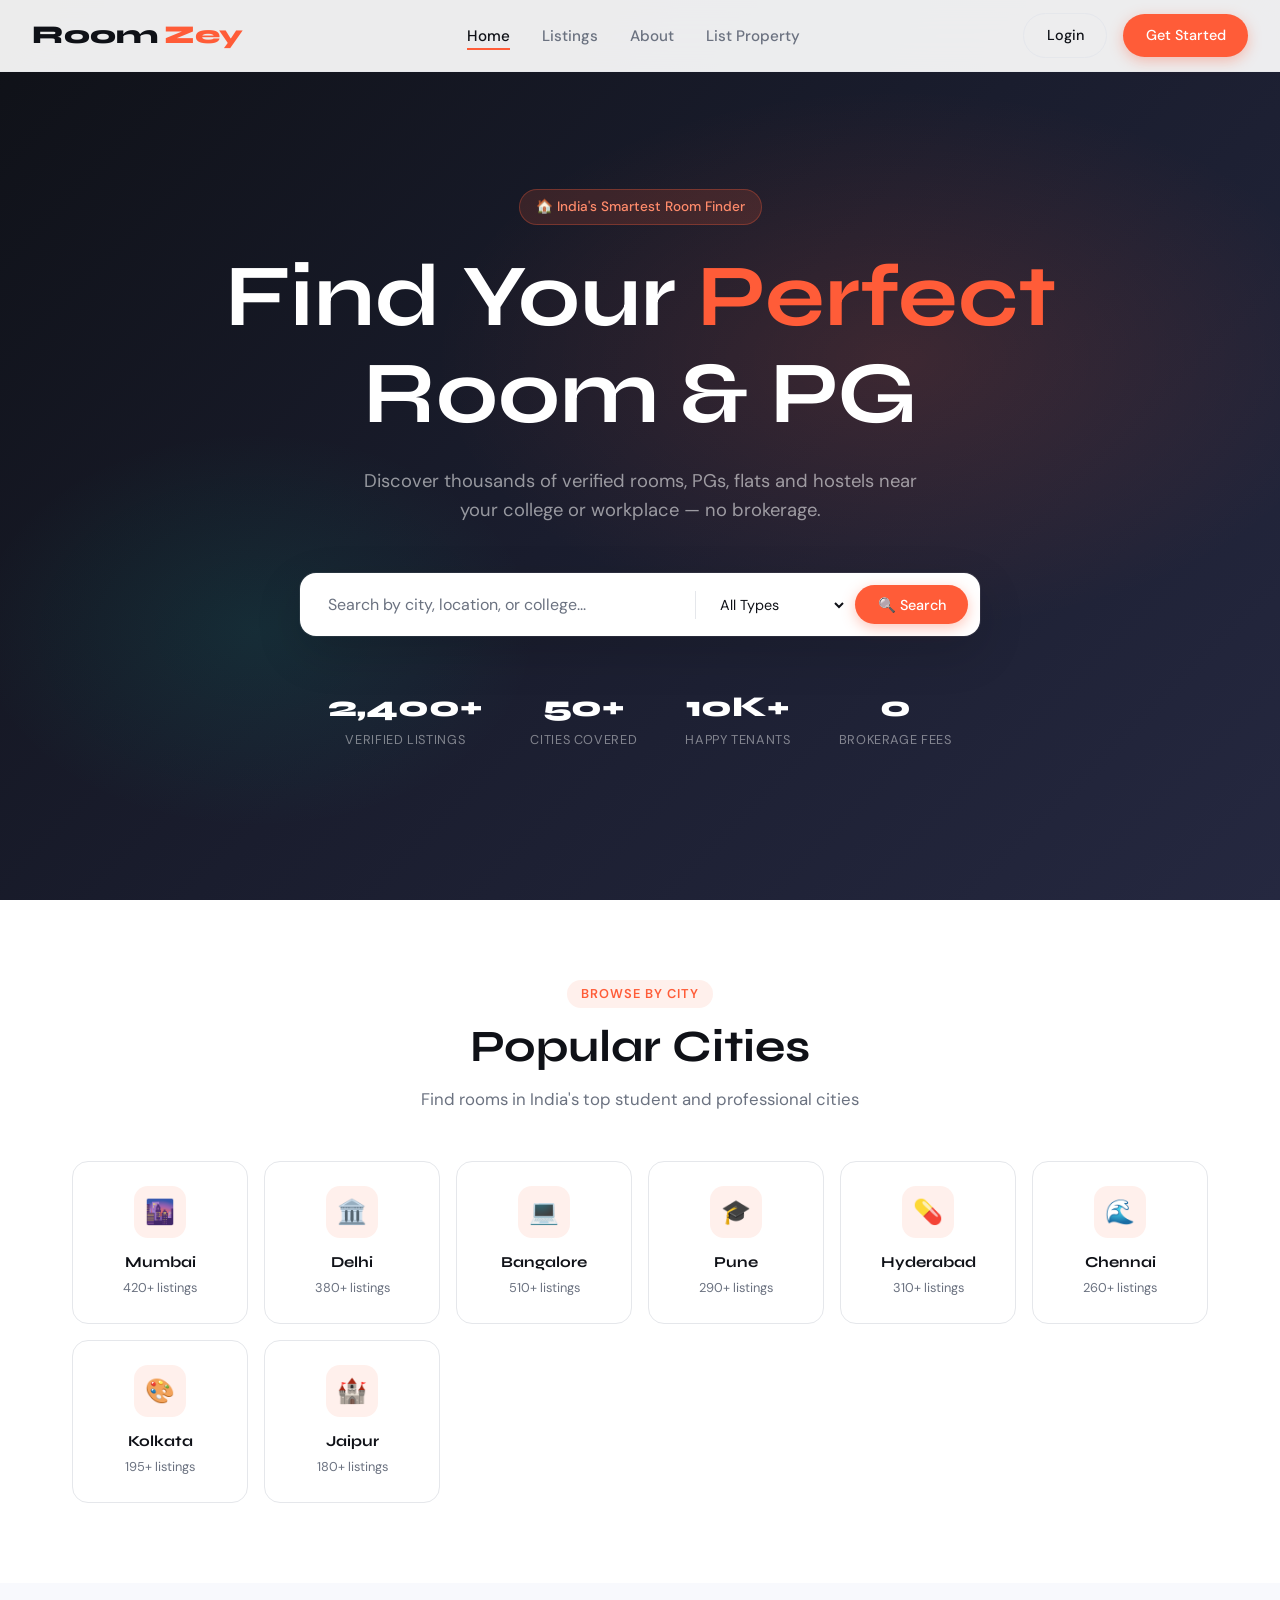
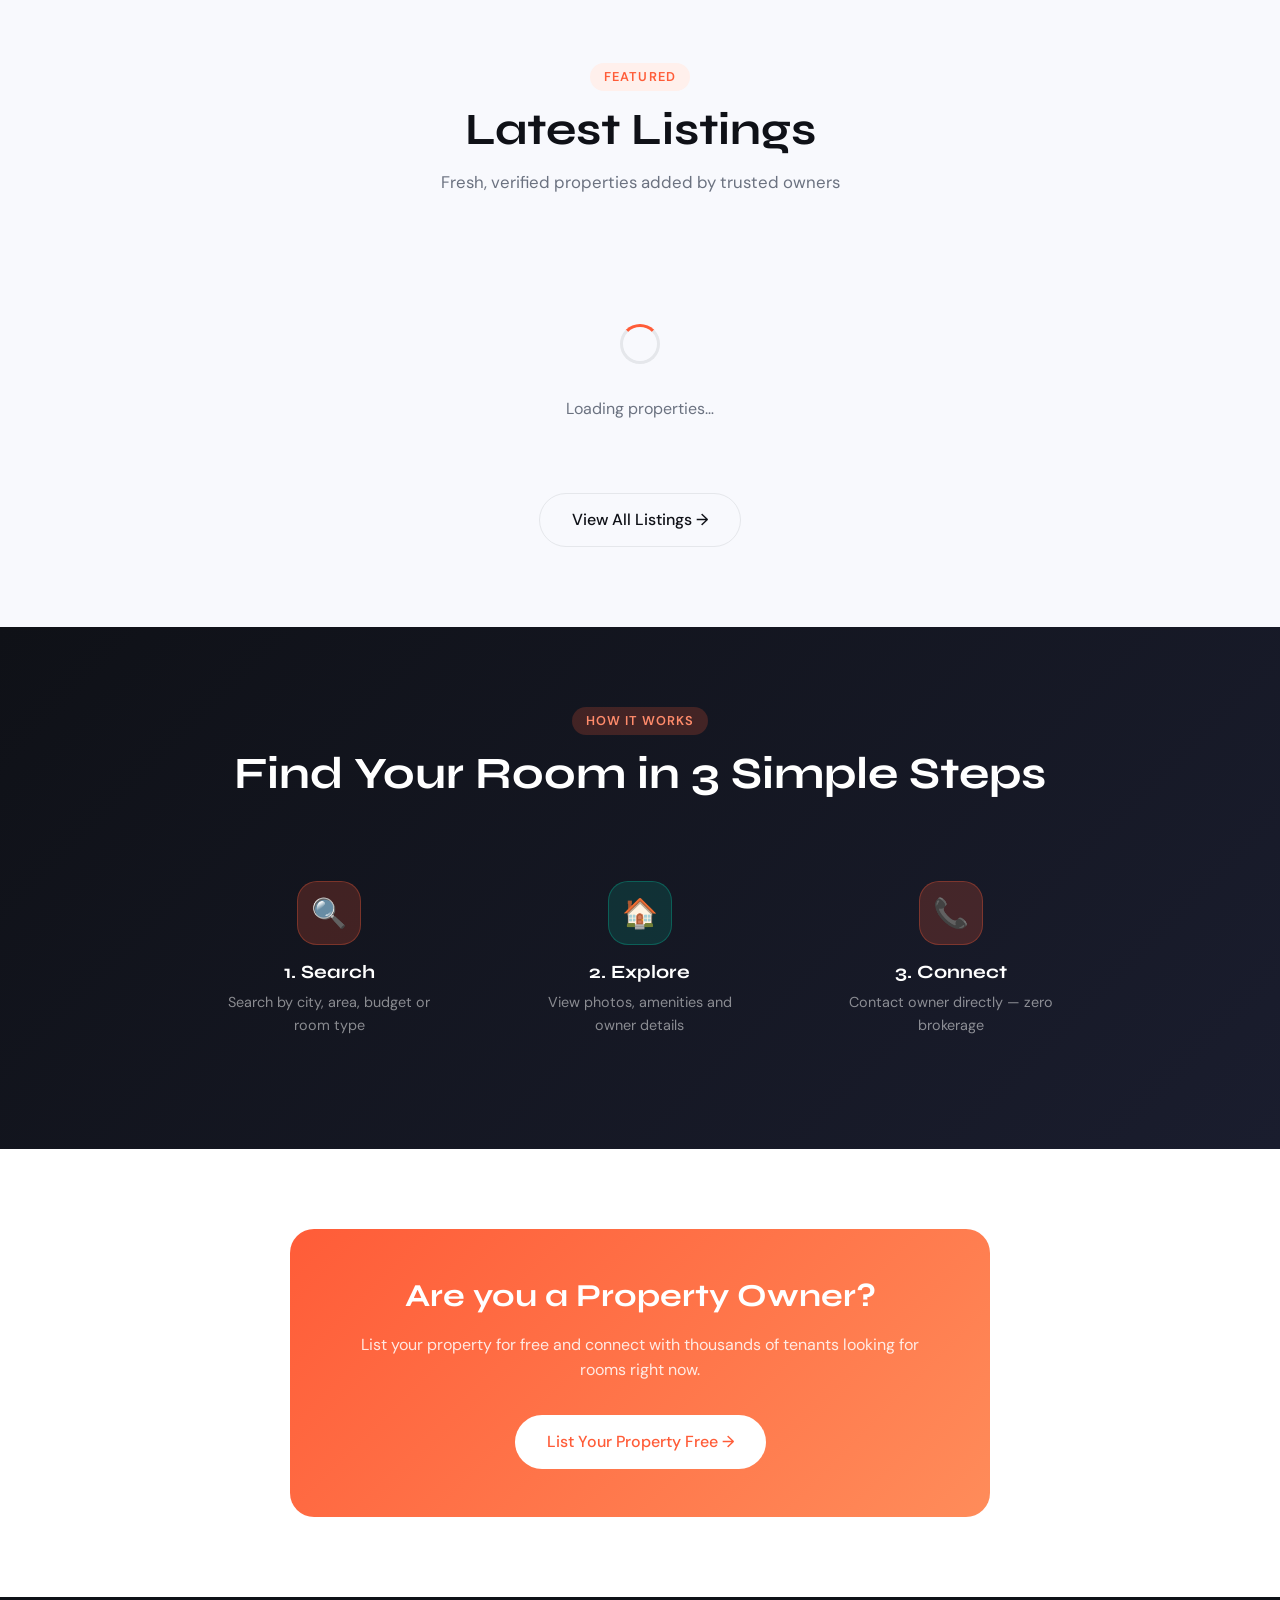
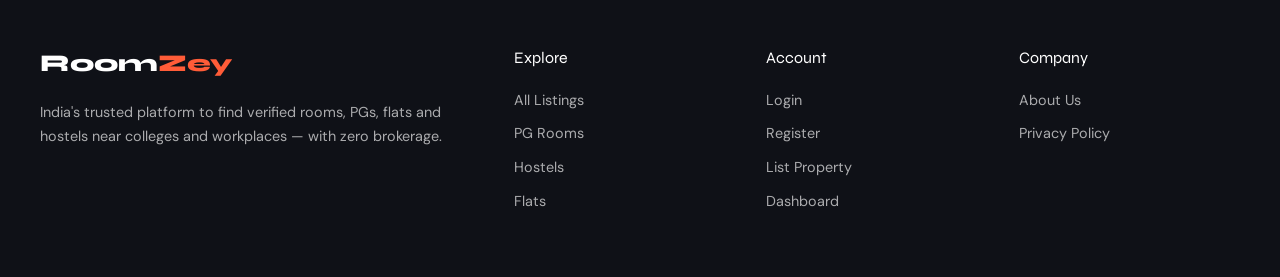
==== commit fd95b54f: "feat(frontend): add why choose us features section cards" ====
--- a/frontend/index.html
+++ b/frontend/index.html
@@ -207,3 +207,20 @@
           <li><a href="property-list.html">All Listings</a></li>
           <li><a href="property-list.html?room_type=pg">PG Rooms</a></li>
           <li><a href="property-list.html?room_type=hostel">Hostels</a></li>
+          <li><a href="property-list.html?room_type=flat_1bhk">Flats</a></li>
+        </ul>
+      </div>
+      <div>
+        <div class="footer-heading">Account</div>
+        <ul class="footer-links">
+          <li><a href="login.html">Login</a></li>
+          <li><a href="register.html">Register</a></li>
+          <li><a href="add-property.html">List Property</a></li>
+          <li><a href="dashboard.html">Dashboard</a></li>
+        </ul>
+      </div>
+      <div>
+        <div class="footer-heading">Company</div>
+        <ul class="footer-links">
+          <li><a href="about.html">About Us</a></li>
+          <li><a href="#">Privacy Policy</a></li>
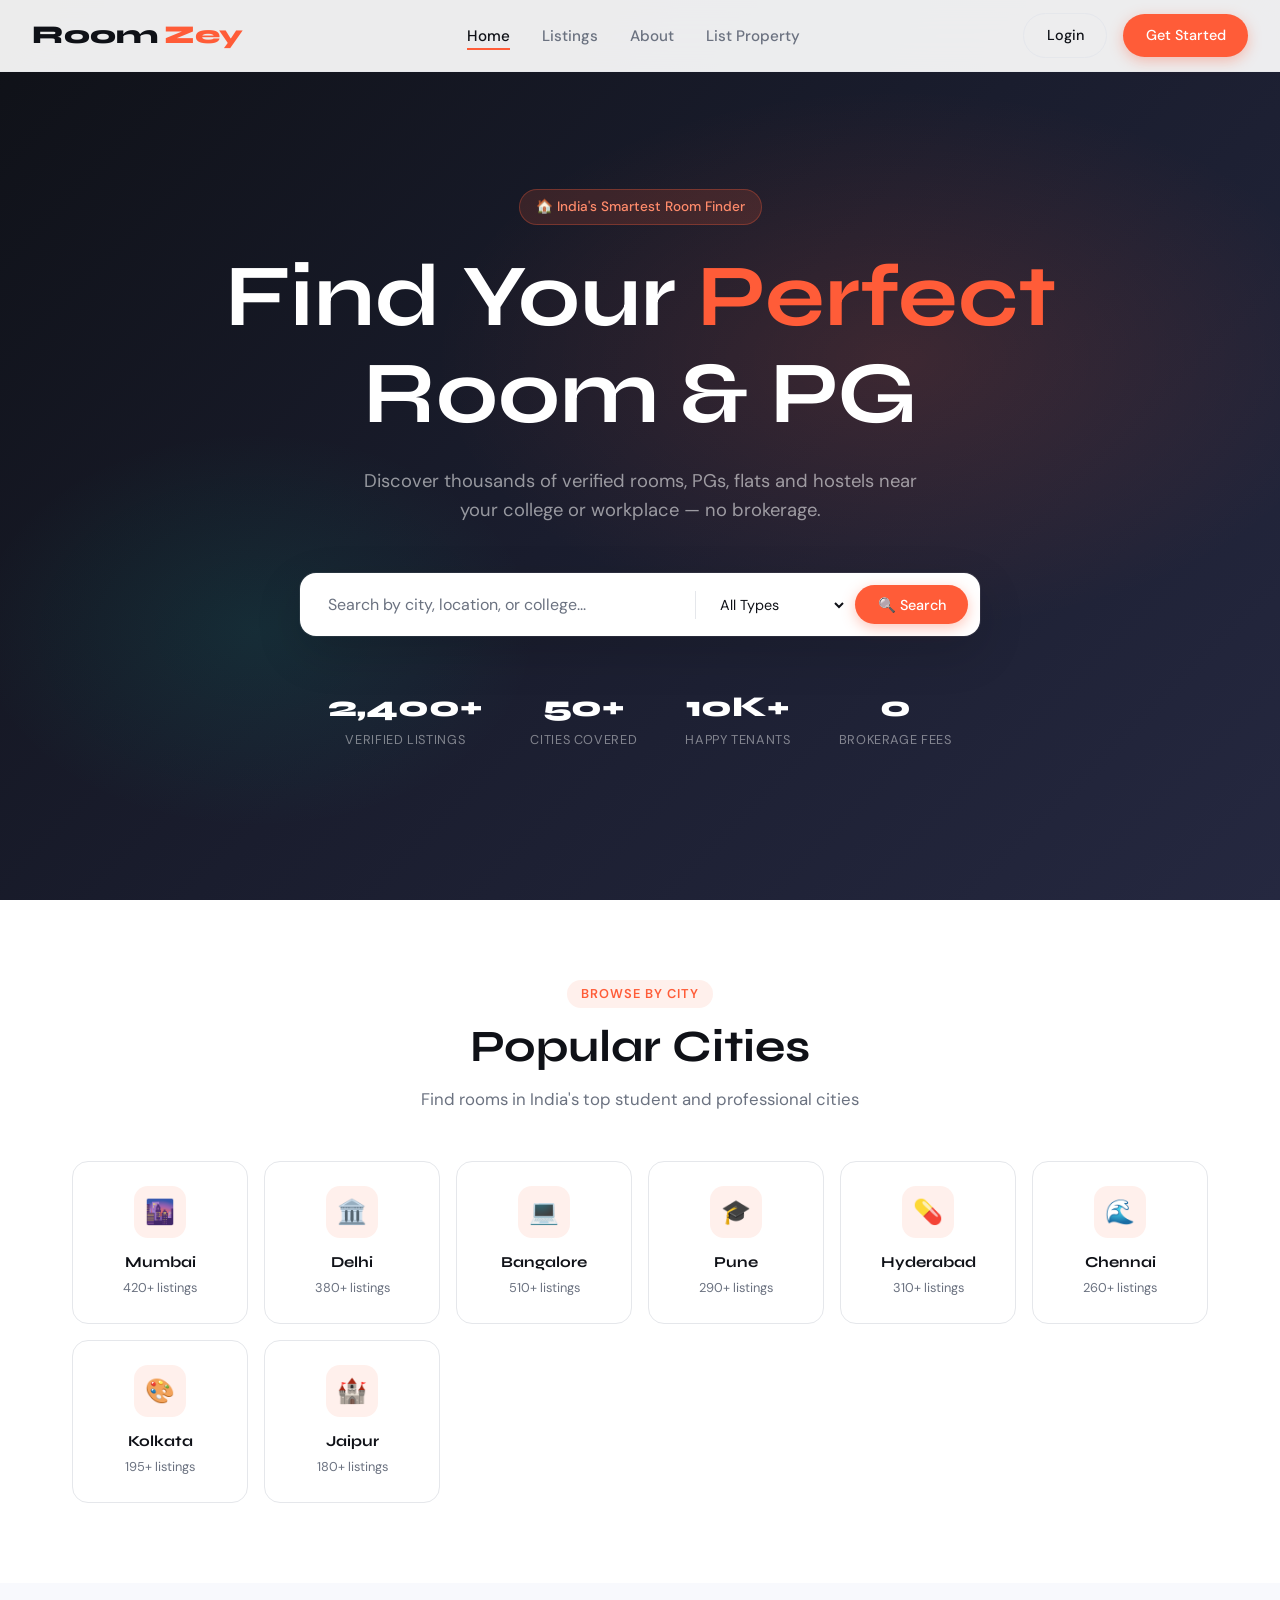
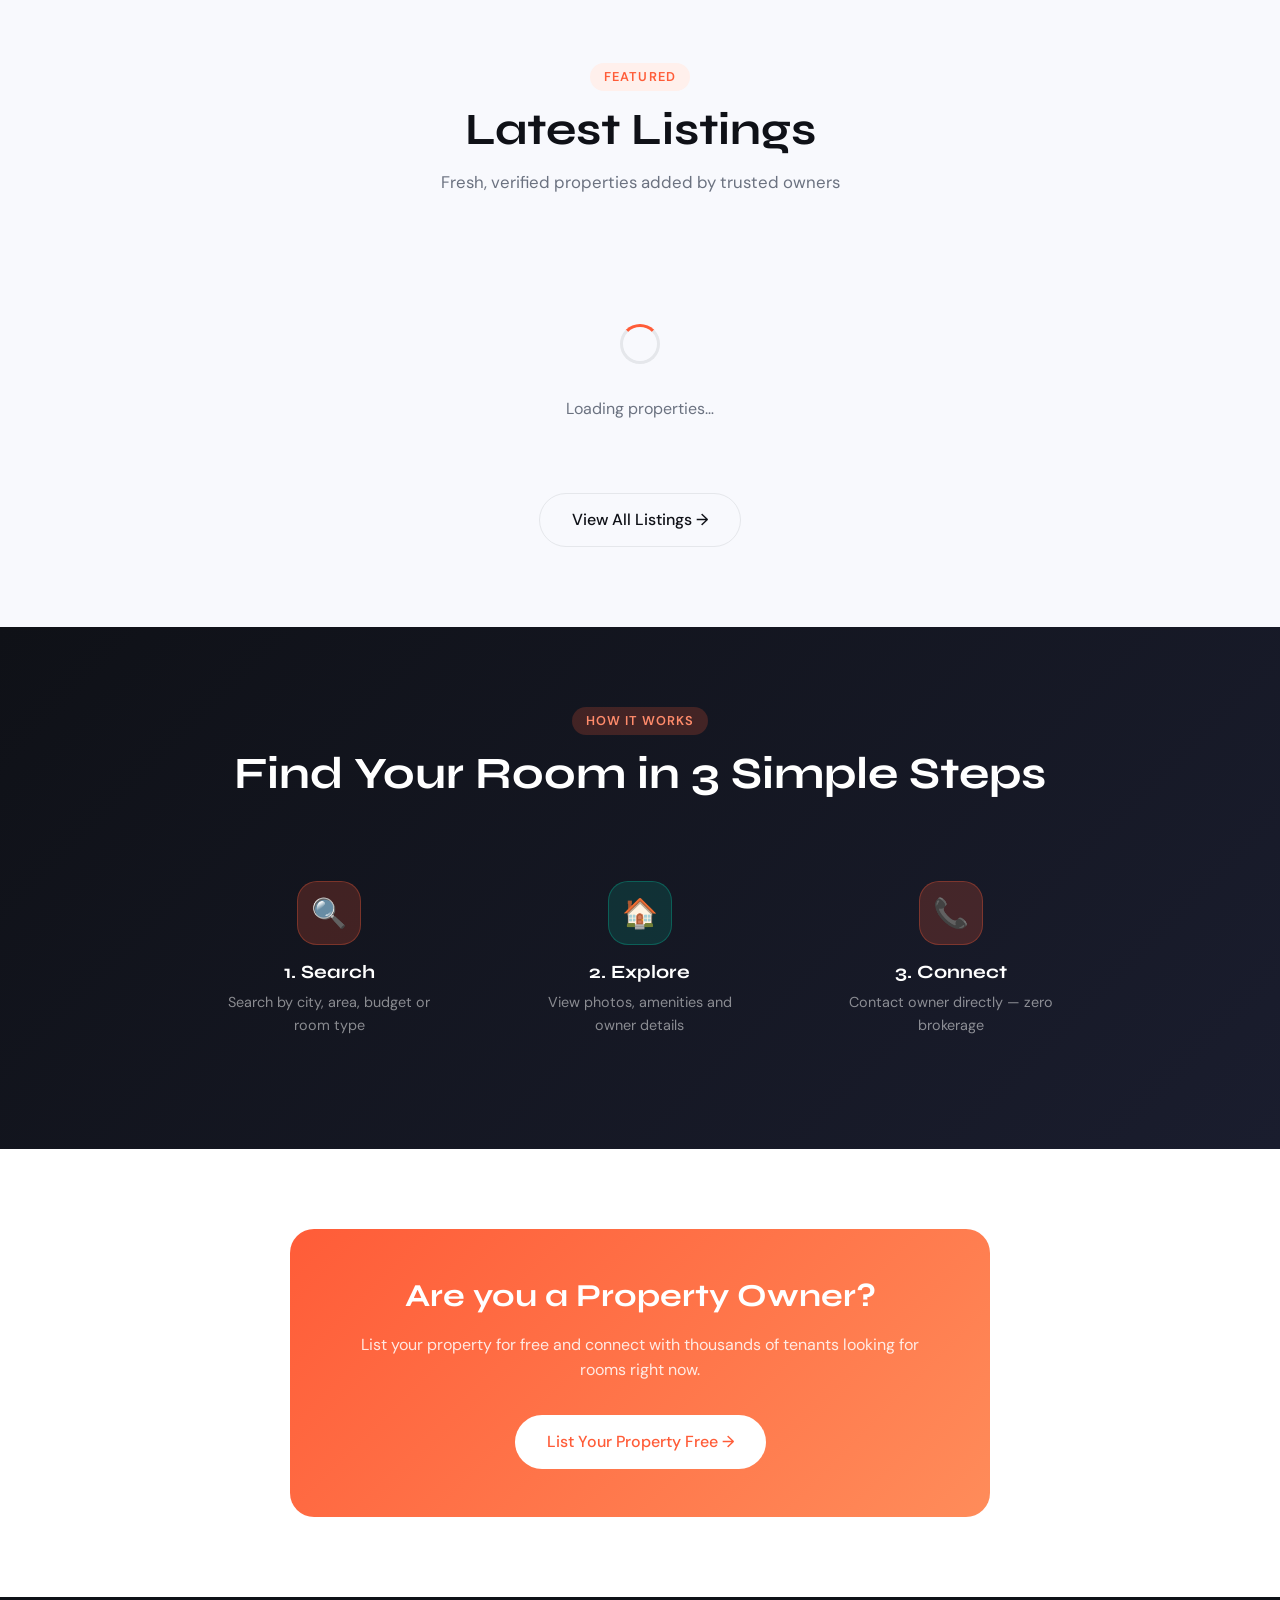
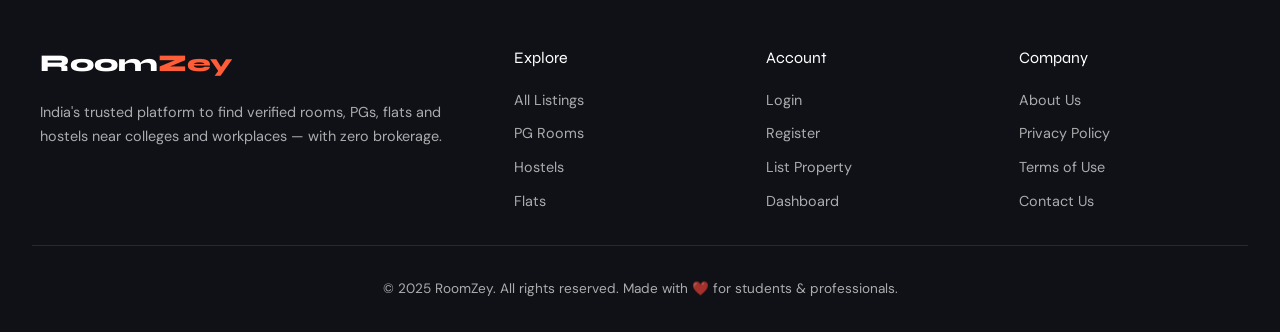
==== commit 603cc9ec: "feat(frontend): add testimonials section with quotes" ====
--- a/frontend/index.html
+++ b/frontend/index.html
@@ -224,3 +224,14 @@
         <ul class="footer-links">
           <li><a href="about.html">About Us</a></li>
           <li><a href="#">Privacy Policy</a></li>
+          <li><a href="#">Terms of Use</a></li>
+          <li><a href="#">Contact Us</a></li>
+        </ul>
+      </div>
+    </div>
+    <div class="footer-bottom">© 2025 RoomZey. All rights reserved. Made with ❤️ for students & professionals.</div>
+  </footer>
+
+  <script src="../static/js/api.js"></script>
+  <script>
+    function doSearch() {
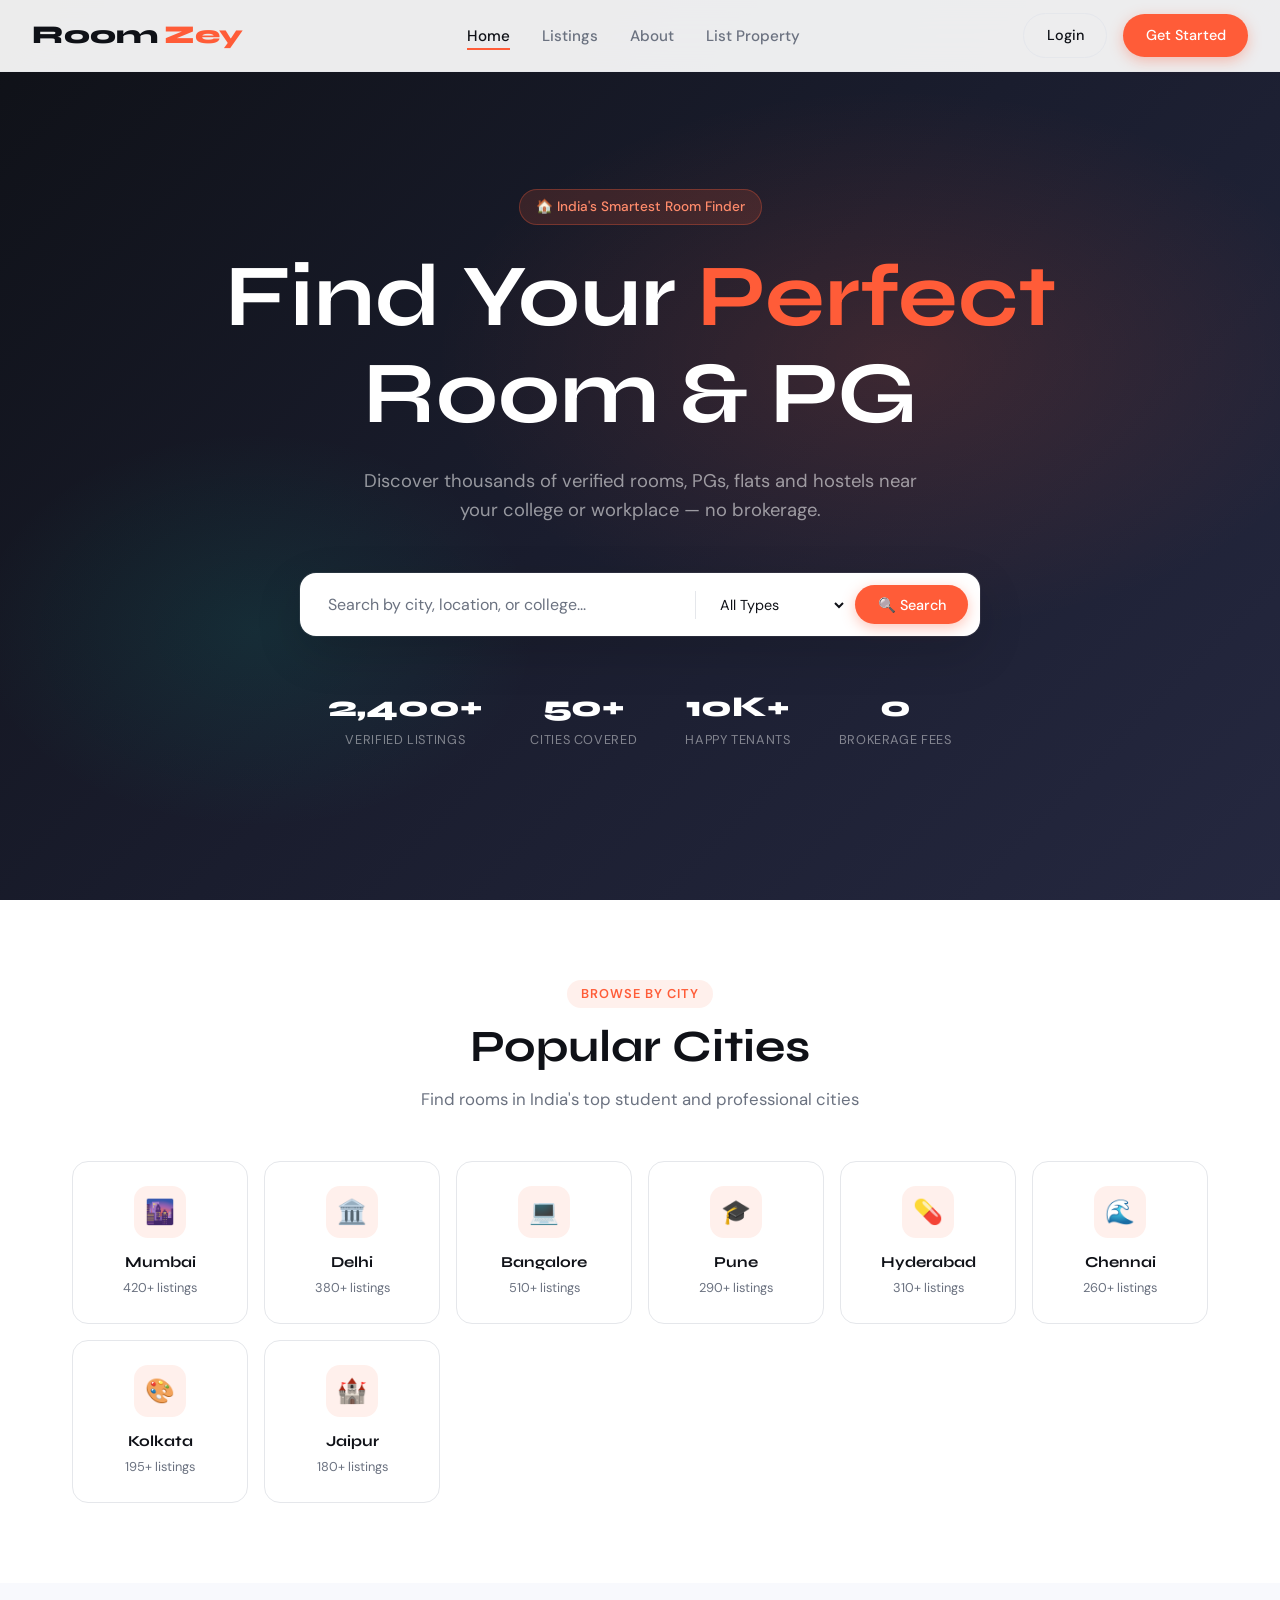
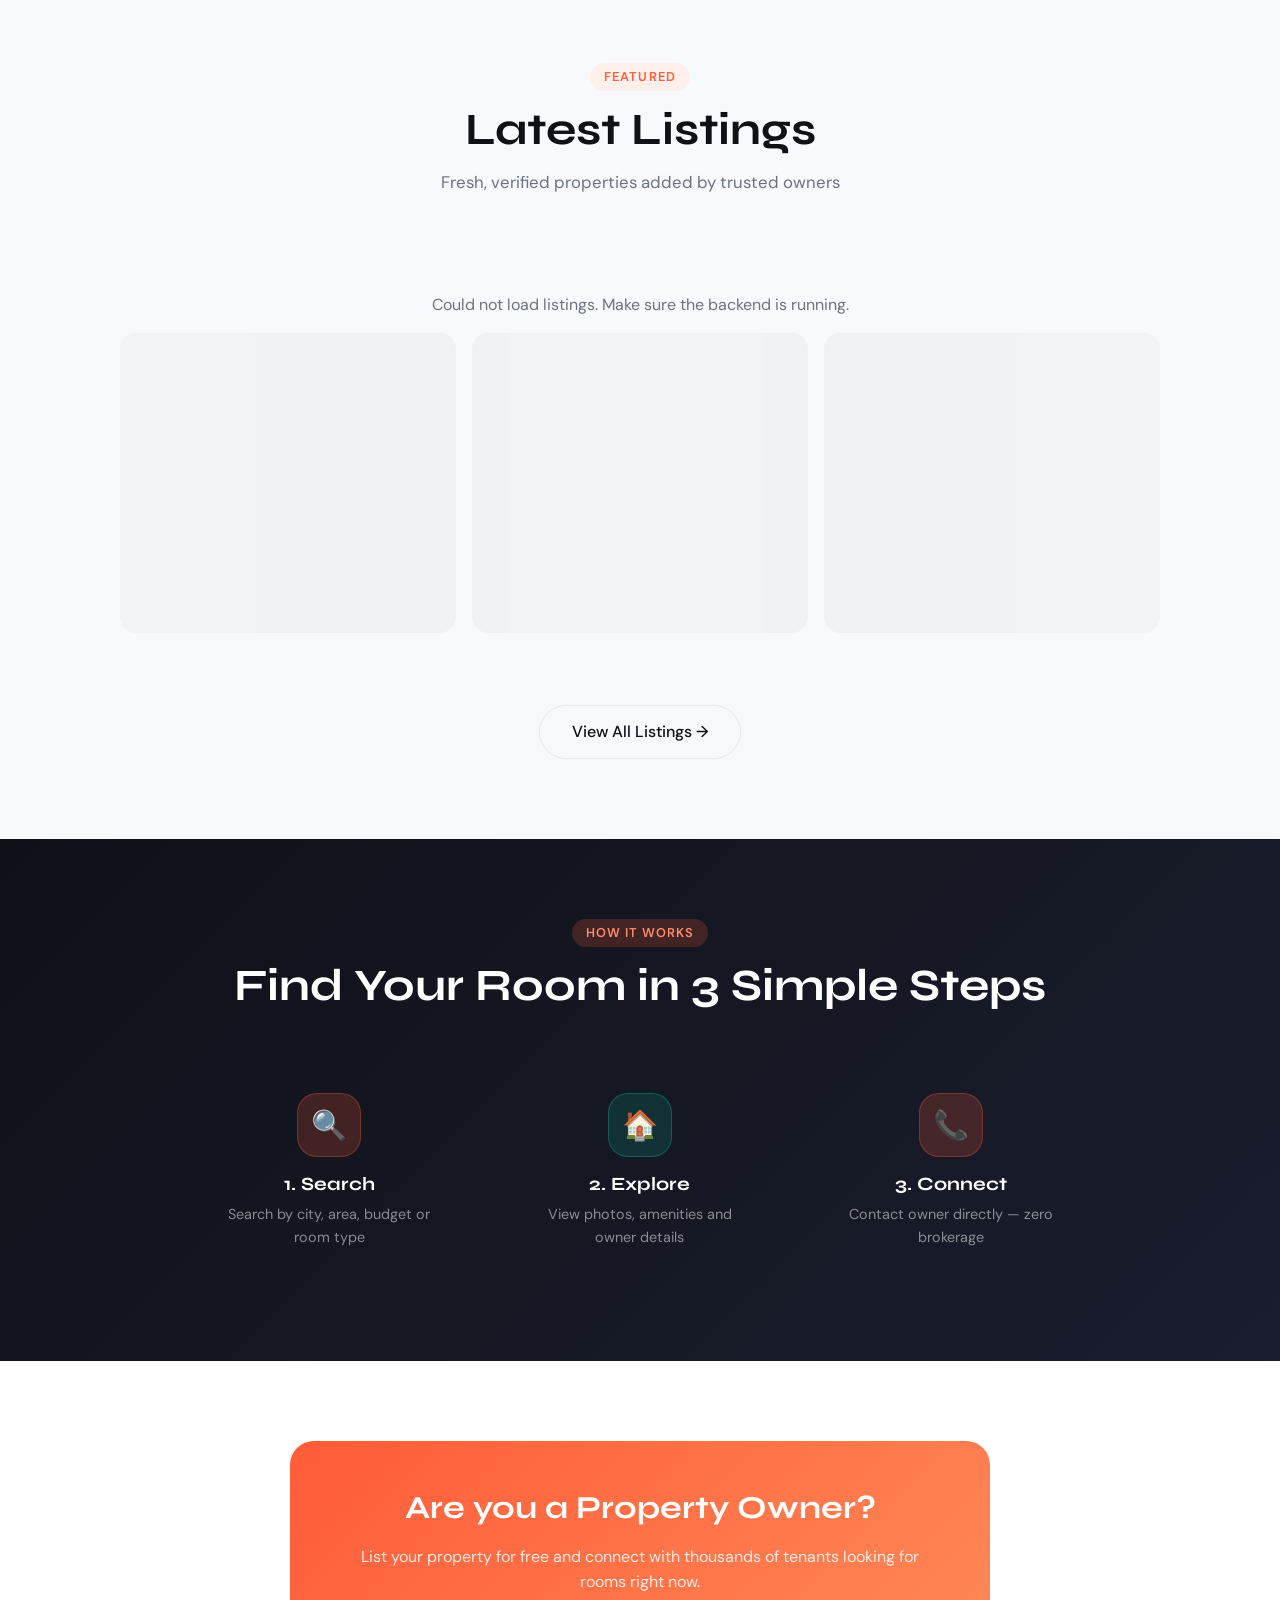
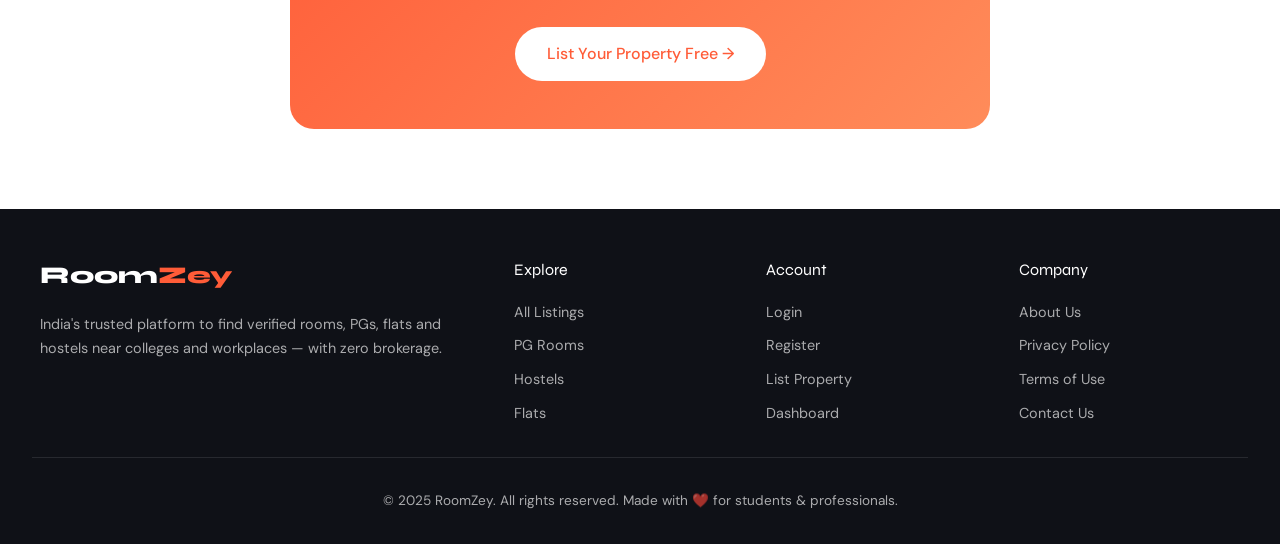
==== commit 867085df: "feat(frontend): finalize index.html landing page structure" ====
--- a/frontend/index.html
+++ b/frontend/index.html
@@ -235,3 +235,48 @@
   <script src="../static/js/api.js"></script>
   <script>
     function doSearch() {
+      const q = document.getElementById('heroSearch').value.trim();
+      const t = document.getElementById('heroType').value;
+      const params = new URLSearchParams();
+      if (q) params.set('search', q);
+      if (t) params.set('room_type', t);
+      window.location.href = `property-list.html?${params}`;
+    }
+
+    document.getElementById('heroSearch').addEventListener('keydown', e => {
+      if (e.key === 'Enter') doSearch();
+    });
+
+    function searchCity(city) {
+      window.location.href = `property-list.html?city=${encodeURIComponent(city)}`;
+    }
+
+    async function loadFeatured() {
+      const grid = document.getElementById('featuredGrid');
+      try {
+        const data = await api.get('/properties/?ordering=-created_at');
+        const props = data.results || data;
+        if (!props || props.length === 0) {
+          grid.innerHTML = `<div style="grid-column:1/-1;text-align:center;padding:3rem;color:var(--mid)">
+        <div style="font-size:3rem;margin-bottom:1rem">🏠</div>
+        <p>No listings yet. Be the first to <a href="add-property.html" style="color:var(--brand)">add a property!</a></p>
+      </div>`;
+          return;
+        }
+        grid.innerHTML = props.slice(0, 6).map(propertyCardHTML).join('');
+        document.getElementById('totalProps').textContent = (data.count || props.length) + '+';
+      } catch (e) {
+        grid.innerHTML = `<div style="grid-column:1/-1;text-align:center;padding:3rem">
+      <div style="color:var(--mid); margin-bottom:1rem">Could not load listings. Make sure the backend is running.</div>
+      <div style="display:grid;grid-template-columns:repeat(3,1fr);gap:1rem;opacity:0.35;pointer-events:none">
+        ${[1, 2, 3].map(() => `<div style="height:300px;background:var(--border);border-radius:16px"></div>`).join('')}
+      </div>
+    </div>`;
+      }
+    }
+
+    loadFeatured();
+  </script>
+</body>
+
+</html>
